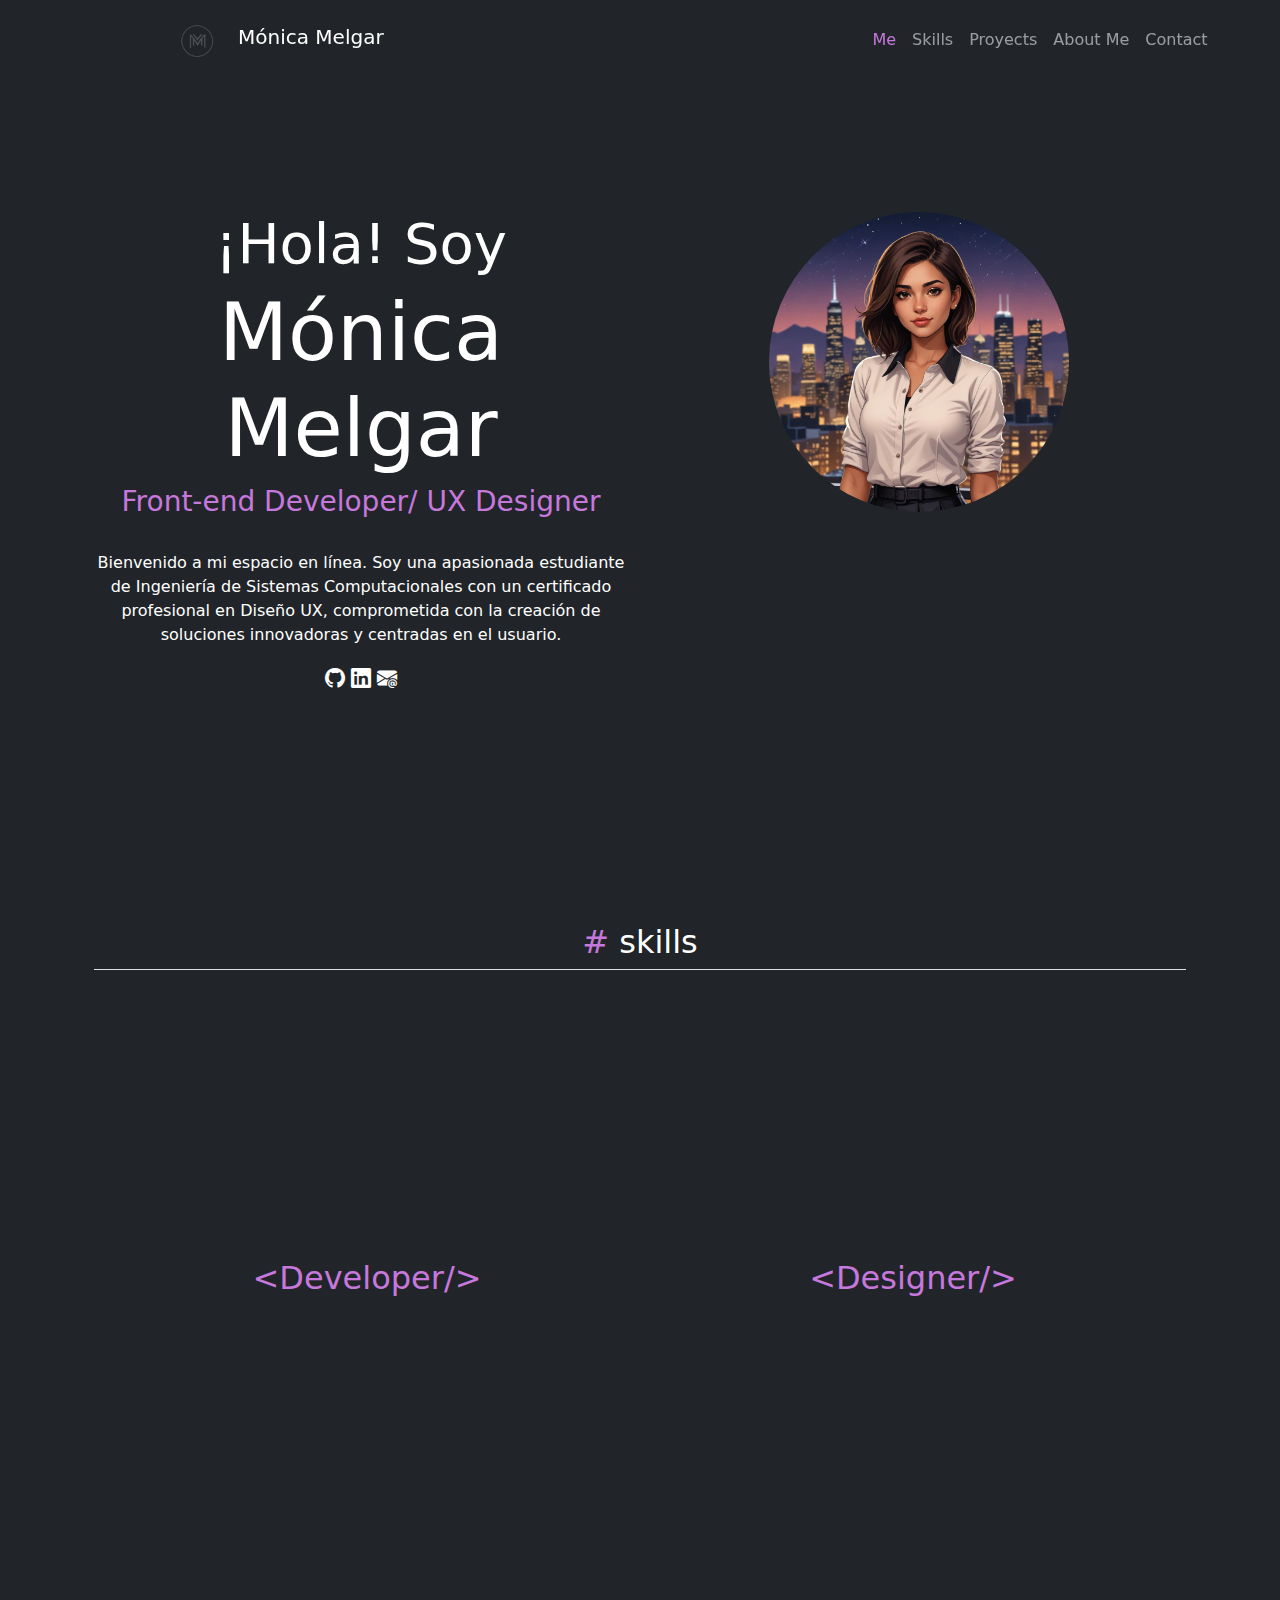
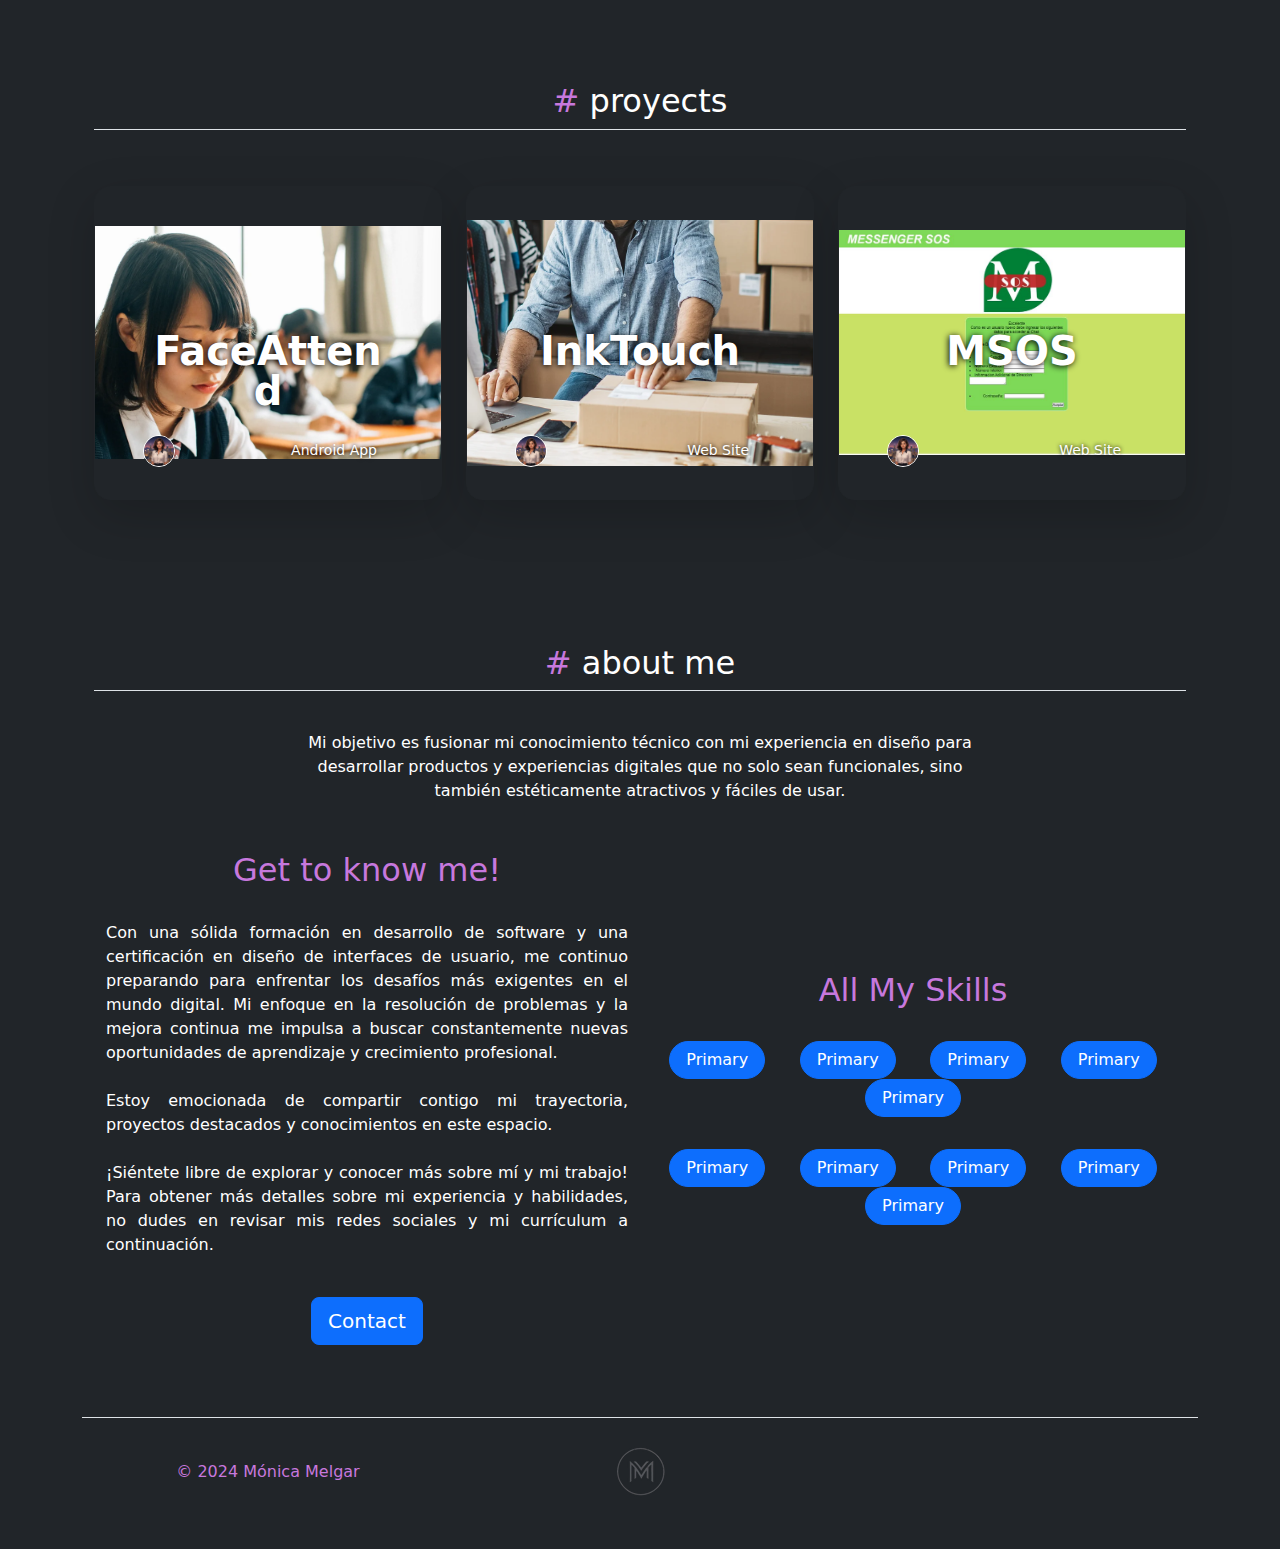
==== Index.html @ 4881f7de "Creation Web Site" ====
<!DOCTYPE html>
<html lang="en">

<head>
    <meta charset="UTF-8">
    <meta name="viewport" content="width=device-width, initial-scale=1.0">
    <title>Mónica Melgar</title>

    <link rel="shortcut icon" href="Assets/logo.webp" type="image/x-icon">

    <link rel="stylesheet" href="https://cdn.jsdelivr.net/npm/bootstrap-icons@1.11.3/font/bootstrap-icons.min.css">

    <link href="https://cdn.jsdelivr.net/npm/bootstrap@5.3.3/dist/css/bootstrap.min.css" rel="stylesheet"
        integrity="sha384-QWTKZyjpPEjISv5WaRU9OFeRpok6YctnYmDr5pNlyT2bRjXh0JMhjY6hW+ALEwIH" crossorigin="anonymous">

    <link rel="stylesheet" href="style.css">
</head>

<body class="text-center text-bg-dark" style="min-height: 100%;">

    <div class="cover-container d-flex w-100 h-100 p-3 mx-auto flex-column">
        <header>
            <div class="cover-container d-flex w-100 h-500 p-3 mx-auto flex-column">
                <div>
                    <nav class="navbar navbar-expand-md navbar-dark fixed-top bg-dark">
                        <div class="container text-center" style="margin-left: 10em;">
                            <div class="col align-self-center">
                                <a class="navbar-brand float-md-start mb-0" href="#Me">
                                    <img src="Assets/logo.webp" alt="Logo" width="50" height="50"
                                        class="align-text-top rounded-circle flex-shrink-0">
                                </a>
                                <a class="navbar-brand float-md-start mb-0" style="padding-top: .7em;" href="#Me">Mónica
                                    Melgar</a>
                            </div>
                            <button class="navbar-toggler" type="button" data-bs-toggle="collapse"
                                data-bs-target="#navbarCollapse" aria-controls="navbarCollapse" aria-expanded="false"
                                aria-label="Toggle navigation">
                                <span class="navbar-toggler-icon"></span>
                            </button>
                            <div class="collapse navbar-collapse text-end col align-items-end"
                                style="margin-right: -40em;" id="navbarCollapse">
                                <ul class="navbar-nav me-auto mb-2 mb-md-0">
                                    <li class="nav-item">
                                        <a class="nav-link text-purple" aria-current="page" href="#Me">Me</a>
                                    </li>
                                    <li class="nav-item">
                                        <a class="nav-link" href="#Skills">Skills</a>
                                    </li>
                                    <li class="nav-item">
                                        <a class="nav-link" href="#Proyects">Proyects</a>
                                    </li>
                                    <li class="nav-item">
                                        <a class="nav-link" href="#AboutMe">About Me</a>
                                    </li>
                                    <li class="nav-item">
                                        <a class="nav-link" href="#Contact">Contact</a>
                                    </li>
                                </ul>
                            </div>
                        </div>
                    </nav>
                </div>
            </div>
            <div id="Me" class="px-4 container"
                style="display:grid; justify-content: center; align-content: center; margin-top: 13%; margin-bottom: 12%">
                <div class="row">
                    <div class="col">
                        <h3 class="display-4">¡Hola! Soy </h3>
                        <h1 class="display-1">Mónica Melgar</h1>
                        <h3 class="text-purple"> Front-end Developer/ UX Designer</h3>
                        <p style="margin-top: 2em">Bienvenido a mi espacio en línea. Soy una
                            apasionada
                            estudiante de Ingeniería de Sistemas
                            Computacionales con un certificado profesional en Diseño UX, comprometida con la creación de
                            soluciones innovadoras y centradas en el usuario.</p>
                        <p class="lead">
                            <a><i class="bi bi-github"></i></a>
                            <a><i class="bi bi-linkedin"></i></a>
                            <a><i class="bi bi-envelope-at-fill"></i></a>
                        </p>
                    </div>
                    <div class="col">
                        <a><img src="Assets/Logo.jpeg" alt="Logo" width="300" height="300"
                                class="align-text-top rounded-circle flex-shrink-0">
                        </a></a>
                    </div>
                </div>
            </div>
        </header>
    </div>

    <main class="px-4">

        <div id="Skills" class="container px-4 py-5"">
            <h2 class=" pb-2 border-bottom text-purple"># <span style="color:white;">skills</span></h2>
            <div class="container text-center h-500">
                <div class="row align-items-center contSkills">
                    <div class="col">
                        <h2 class="text-purple"> &ltDeveloper/&gt</h2>
                    </div>
                    <div class="col">
                        <h2 class="text-purple"> &ltDesigner/&gt</h2>
                    </div>
                </div>
            </div>
        </div>

        <div id="Proyects" class="container px-4 py-5">
            <h2 class="pb-2 border-bottom text-purple"># <span style="color:white;">proyects</span></h2>
            <div class="row row-cols-1 row-cols-lg-3 align-items-stretch g-4 py-5">
                <a href="https://monicamelgar061.wixsite.com/portafolio/faceattend" class="text-decoration-none">
                    <div class="col bg-dark">
                        <div class="card border-dark card-cover h-100 overflow-hidden text-bg-dark rounded-4 shadow-lg text-shadow-1 proyects"
                            id="proyect1">
                            <div class="d-flex flex-column h-100 p-5 pb-3">
                                <h3 class="pt-5 mt-5 mb-4 display-6 lh-1 fw-bold">FaceAttend</h3>
                                <ul class="d-flex list-unstyled mt-auto">
                                    <li class="me-auto">
                                        <img src="Assets/Logo.jpeg" alt="Logo" width="32" height="32"
                                            class="rounded-circle border border-white">
                                    </li>
                                    <li class="d-flex align-items-center me-3 text-shadow-2">
                                        <svg class="bi me-2" width="1em" height="1em">
                                            <use xlink:href="#geo-fill"></use>
                                        </svg>
                                        <small>Android App</small>
                                    </li>
                                </ul>
                            </div>
                        </div>
                    </div>
                </a>
                <a href="https://monicamelgar061.wixsite.com/portafolio/inktouch" class="text-decoration-none">
                    <div class="card border-dark card-cover h-100 overflow-hidden text-bg-dark rounded-4 shadow-lg text-shadow-1 proyects"
                        id="proyect2">
                        <div class="d-flex flex-column h-100 p-5 pb-3">
                            <h3 class="pt-5 mt-5 mb-4 display-6 lh-1 fw-bold">InkTouch</h3>
                            <ul class="d-flex list-unstyled mt-auto">
                                <li class="me-auto">
                                    <img src="Assets/Logo.jpeg" alt="Logo" width="32" height="32"
                                        class="rounded-circle border border-white">
                                </li>
                                <li class="d-flex align-items-center me-3 text-shadow-2">
                                    <svg class="bi me-2" width="1em" height="1em">
                                        <use xlink:href="#geo-fill"></use>
                                    </svg>
                                    <small>Web Site</small>
                                </li>
                            </ul>
                        </div>
                    </div>
                </a>
                <a href="https://monicamelgar061.wixsite.com/portafolio/msos" class="text-decoration-none">
                    <div class="card border-dark card-cover h-100 overflow-hidden text-bg-dark rounded-4 shadow-lg text-shadow-1 proyects"
                        id="proyect3">
                        <div class="d-flex flex-column h-100 p-5 pb-3">
                            <h3 class="pt-5 mt-5 mb-4 display-6 lh-1 fw-bold">MSOS</h3>
                            <ul class="d-flex list-unstyled mt-auto">
                                <li class="me-auto">
                                    <img src="Assets/Logo.jpeg" alt="Logo" width="32" height="32"
                                        class="rounded-circle border border-white">
                                </li>
                                <li class="d-flex align-items-center me-3 text-shadow-2">
                                    <svg class="bi me-2" width="1em" height="1em">
                                        <use xlink:href="#geo-fill"></use>
                                    </svg>
                                    <small>Web Site</small>
                                </li>
                            </ul>
                        </div>
                    </div>
                </a>
            </div>
        </div>

        <div id="AboutMe" class="container px-4 py-5"">
            <h2 class=" pb-2 border-bottom text-purple"># <span style="color:white;">about me</span></h2>
            <p style="padding-left: 13em; padding-right: 13em; padding-top: 2em; padding-bottom: 2em;">Mi objetivo es fusionar mi conocimiento técnico con mi experiencia en diseño para desarrollar productos y
                experiencias digitales que no solo sean funcionales, sino también estéticamente atractivos y fáciles de
                usar.</p>
            <div class="container text-center h-500">
                <div class="row align-items-center">
                    <div class="col">
                        <h2 class="text-purple">Get to know me!</h2>
                        <p style="text-align: justify;"><br>Con una sólida formación en desarrollo de software y una
                            certificación en diseño de
                            interfaces de usuario, me continuo preparando para enfrentar los desafíos más exigentes en
                            el mundo
                            digital. Mi enfoque en la resolución de problemas y la mejora continua me impulsa a buscar
                            constantemente nuevas oportunidades de aprendizaje y crecimiento profesional.
                            <br><br>Estoy emocionada de compartir contigo mi trayectoria, proyectos destacados y
                            conocimientos
                            en este espacio. <br><br>¡Siéntete libre de explorar y conocer más sobre mí y mi trabajo!
                            Para obtener más detalles sobre mi experiencia y habilidades, no dudes en revisar mis redes
                            sociales y mi currículum a continuación.<br><br>
                        </p>
                        <a href="#Contact" class="btn btn-primary btn-lg">Contact</a>
                    </div>
                    <div class="col">
                        <h2 class="text-purple">All My Skills</h2>
                        <div class="container text-center h-500">
                            <div class="row align-items-center" style="margin-top: 2em;">
                                <div class="col">
                                    <button class="btn btn-primary rounded-pill px-3" type="button">Primary</button>
                                </div>
                                <div class="col">
                                    <button class="btn btn-primary rounded-pill px-3" type="button">Primary</button>
                                </div>
                                <div class="col">
                                    <button class="btn btn-primary rounded-pill px-3" type="button">Primary</button>
                                </div>
                                <div class="col">
                                    <button class="btn btn-primary rounded-pill px-3" type="button">Primary</button>
                                </div>
                                <div class="col">
                                    <button class="btn btn-primary rounded-pill px-3" type="button">Primary</button>
                                </div>
                            </div>
                            <div class="row align-items-center" style="margin-top: 2em;">
                                <div class="col">
                                    <button class="btn btn-primary rounded-pill px-3" type="button">Primary</button>
                                </div>
                                <div class="col">
                                    <button class="btn btn-primary rounded-pill px-3" type="button">Primary</button>
                                </div>
                                <div class="col">
                                    <button class="btn btn-primary rounded-pill px-3" type="button">Primary</button>
                                </div>
                                <div class="col">
                                    <button class="btn btn-primary rounded-pill px-3" type="button">Primary</button>
                                </div>
                                <div class="col">
                                    <button class="btn btn-primary rounded-pill px-3" type="button">Primary</button>
                                </div>
                            </div>
                        </div>
                    </div>
                </div>
            </div>
        </div>

    </main>

    <footer>
        <div class="container">
            <footer class="d-flex flex-wrap justify-content-between align-items-center py-3 my-4 border-top">
              <p class="col-md-4 mb-0 text-purple">© 2024 Mónica Melgar</p>
          
              <a href="Index.html" class="col-md-4 d-flex align-items-center justify-content-center mb-3 mb-md-0 me-md-auto link-body-emphasis text-decoration-none">
                <img src="Assets/logo.webp">
              </a>
            </footer>
          </div>
    </footer>

    <script src="https://cdn.jsdelivr.net/npm/bootstrap@5.3.3/dist/js/bootstrap.bundle.min.js"
        integrity="sha384-YvpcrYf0tY3lHB60NNkmXc5s9fDVZLESaAA55NDzOxhy9GkcIdslK1eN7N6jIeHz"
        crossorigin="anonymous"></script>

</body>

</html>
---- style.css ----
.proyects{
    background-size: contain;
    background-repeat: no-repeat;
    background-position: center;
}

.text-shadow-1{
    text-shadow: -1px 1px 6px rgba(0, 0, 0, 1);
}

.text-shadow-2{
    text-shadow: 0px 0px 4px rgba(0, 0, 0, 1);
}

#proyect1{
    background-image: url('Assets/FaceAttend.png');
}

#proyect2{
    background-image: url('Assets/InkTouch.png');
}

#proyect3{
    background-image: url('Assets/MSOS.png');
}

.text-purple{
    color: rgba(199, 120, 221, 1);
}

.contSkills{
    height: 38em;
}
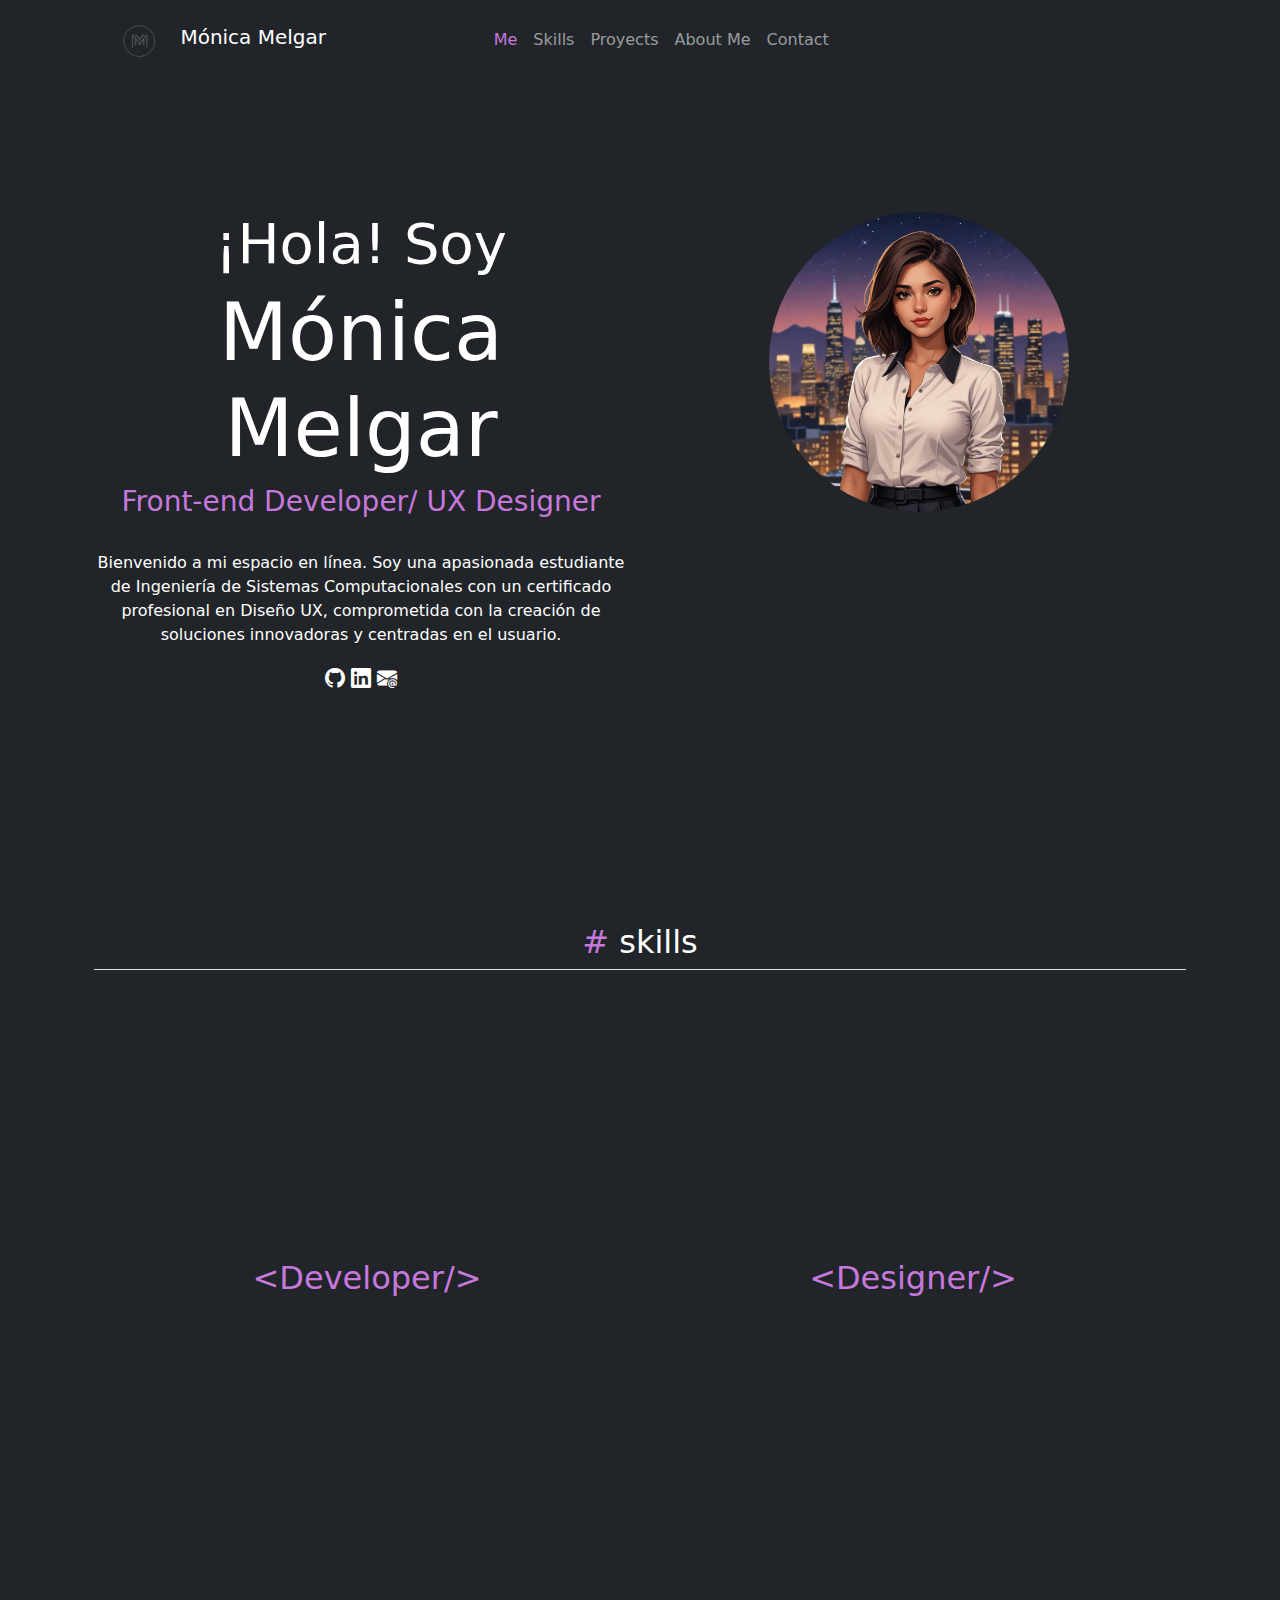
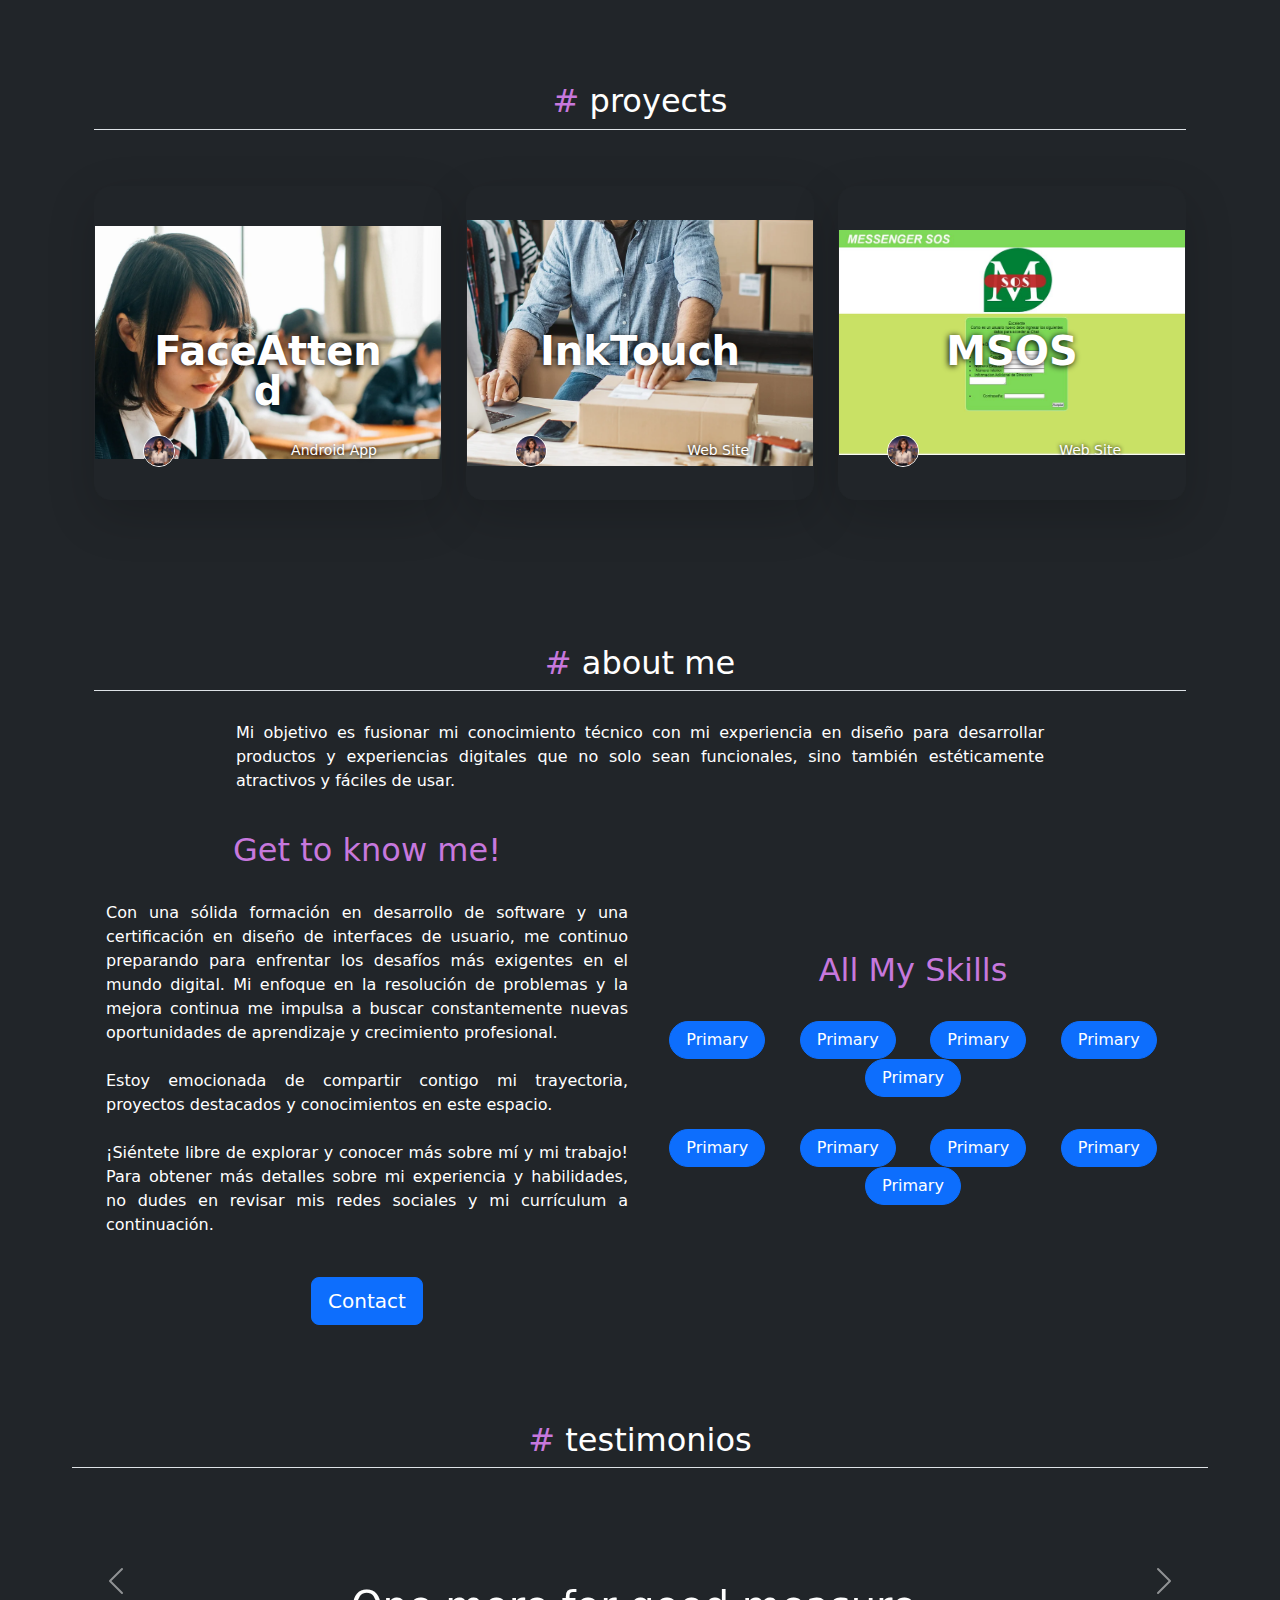
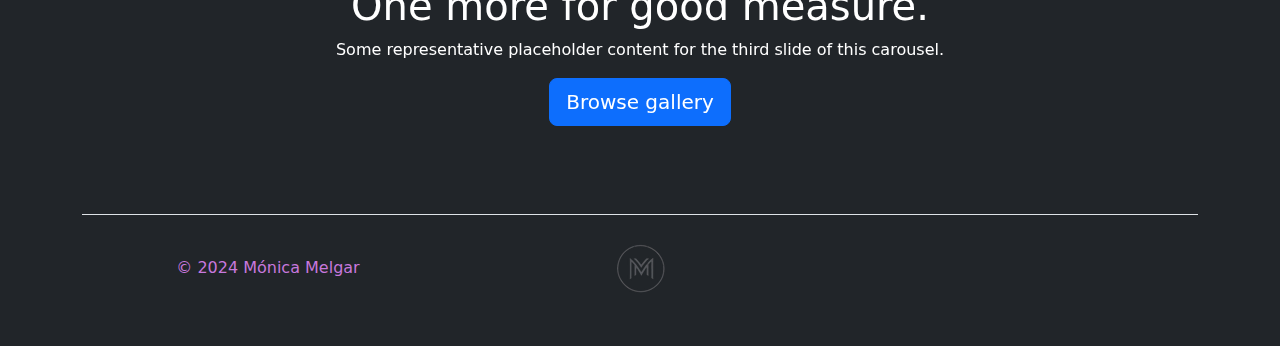
==== commit c9351199: "Commit Carousel" ====
--- a/Index.html
+++ b/Index.html
@@ -23,7 +23,7 @@
             <div class="cover-container d-flex w-100 h-500 p-3 mx-auto flex-column">
                 <div>
                     <nav class="navbar navbar-expand-md navbar-dark fixed-top bg-dark">
-                        <div class="container text-center" style="margin-left: 10em;">
+                        <div class="container text-center" style="margin-left: 8%;">
                             <div class="col align-self-center">
                                 <a class="navbar-brand float-md-start mb-0" href="#Me">
                                     <img src="Assets/logo.webp" alt="Logo" width="50" height="50"
@@ -37,8 +37,8 @@
                                 aria-label="Toggle navigation">
                                 <span class="navbar-toggler-icon"></span>
                             </button>
-                            <div class="collapse navbar-collapse text-end col align-items-end"
-                                style="margin-right: -40em;" id="navbarCollapse">
+                            <div class="collapse navbar-collapse text-end col align-items-end" style="margin-right: 2%;"
+                                id="navbarCollapse">
                                 <ul class="navbar-nav me-auto mb-2 mb-md-0">
                                     <li class="nav-item">
                                         <a class="nav-link text-purple" aria-current="page" href="#Me">Me</a>
@@ -94,7 +94,7 @@
         <div id="Skills" class="container px-4 py-5"">
             <h2 class=" pb-2 border-bottom text-purple"># <span style="color:white;">skills</span></h2>
             <div class="container text-center h-500">
-                <div class="row align-items-center contSkills">
+                <div class="row row-cols-1 row-cols-lg-2 align-items-center contSkills">
                     <div class="col">
                         <h2 class="text-purple"> &ltDeveloper/&gt</h2>
                     </div>
@@ -175,11 +175,12 @@
 
         <div id="AboutMe" class="container px-4 py-5"">
             <h2 class=" pb-2 border-bottom text-purple"># <span style="color:white;">about me</span></h2>
-            <p style="padding-left: 13em; padding-right: 13em; padding-top: 2em; padding-bottom: 2em;">Mi objetivo es fusionar mi conocimiento técnico con mi experiencia en diseño para desarrollar productos y
+            <p style="padding-left: 13%; padding-right: 13%; padding-top: 2%; padding-bottom: 2%; text-align: justify;">
+                Mi objetivo es fusionar mi conocimiento técnico con mi experiencia en diseño para desarrollar productos y
                 experiencias digitales que no solo sean funcionales, sino también estéticamente atractivos y fáciles de
                 usar.</p>
             <div class="container text-center h-500">
-                <div class="row align-items-center">
+                <div class="row row-cols-1 row-cols-lg-2 align-items-center">
                     <div class="col">
                         <h2 class="text-purple">Get to know me!</h2>
                         <p style="text-align: justify;"><br>Con una sólida formación en desarrollo de software y una
@@ -239,18 +240,45 @@
             </div>
         </div>
 
+        <section id="Testimonios">
+            <div id="myCarousel" class="carousel slide mb-6 p-5" data-bs-ride="carousel">
+                <h2 class=" pb-2 border-bottom text-purple"># <span
+                        style="color:white; margin-bottom:10%;">testimonios</span></h2>
+                <div class="carousel-inner" style="margin-top: 10%;">
+                    <div class="carousel-item active">
+                        <article class="container text-center">
+
+                            <h1>One more for good measure.</h1>
+                            <p>Some representative placeholder content for the third slide of this carousel.</p>
+                            <p><a class="btn btn-lg btn-primary" href="#">Browse gallery</a></p>
+
+                        </article>
+                    </div>
+                </div>
+                <button class="carousel-control-prev" type="button" data-bs-target="#myCarousel" data-bs-slide="prev">
+                    <span class="carousel-control-prev-icon" aria-hidden="true"></span>
+                    <span class="visually-hidden">Previous</span>
+                </button>
+                <button class="carousel-control-next" type="button" data-bs-target="#myCarousel" data-bs-slide="next">
+                    <span class="carousel-control-next-icon" aria-hidden="true"></span>
+                    <span class="visually-hidden">Next</span>
+                </button>
+            </div>
+        </section>
+
     </main>
 
     <footer>
         <div class="container">
             <footer class="d-flex flex-wrap justify-content-between align-items-center py-3 my-4 border-top">
-              <p class="col-md-4 mb-0 text-purple">© 2024 Mónica Melgar</p>
-          
-              <a href="Index.html" class="col-md-4 d-flex align-items-center justify-content-center mb-3 mb-md-0 me-md-auto link-body-emphasis text-decoration-none">
-                <img src="Assets/logo.webp">
-              </a>
+                <p class="col-md-4 mb-0 text-purple">© 2024 Mónica Melgar</p>
+
+                <a href="Index.html"
+                    class="col-md-4 d-flex align-items-center justify-content-center mb-3 mb-md-0 me-md-auto link-body-emphasis text-decoration-none">
+                    <img src="Assets/logo.webp">
+                </a>
             </footer>
-          </div>
+        </div>
     </footer>
 
     <script src="https://cdn.jsdelivr.net/npm/bootstrap@5.3.3/dist/js/bootstrap.bundle.min.js"
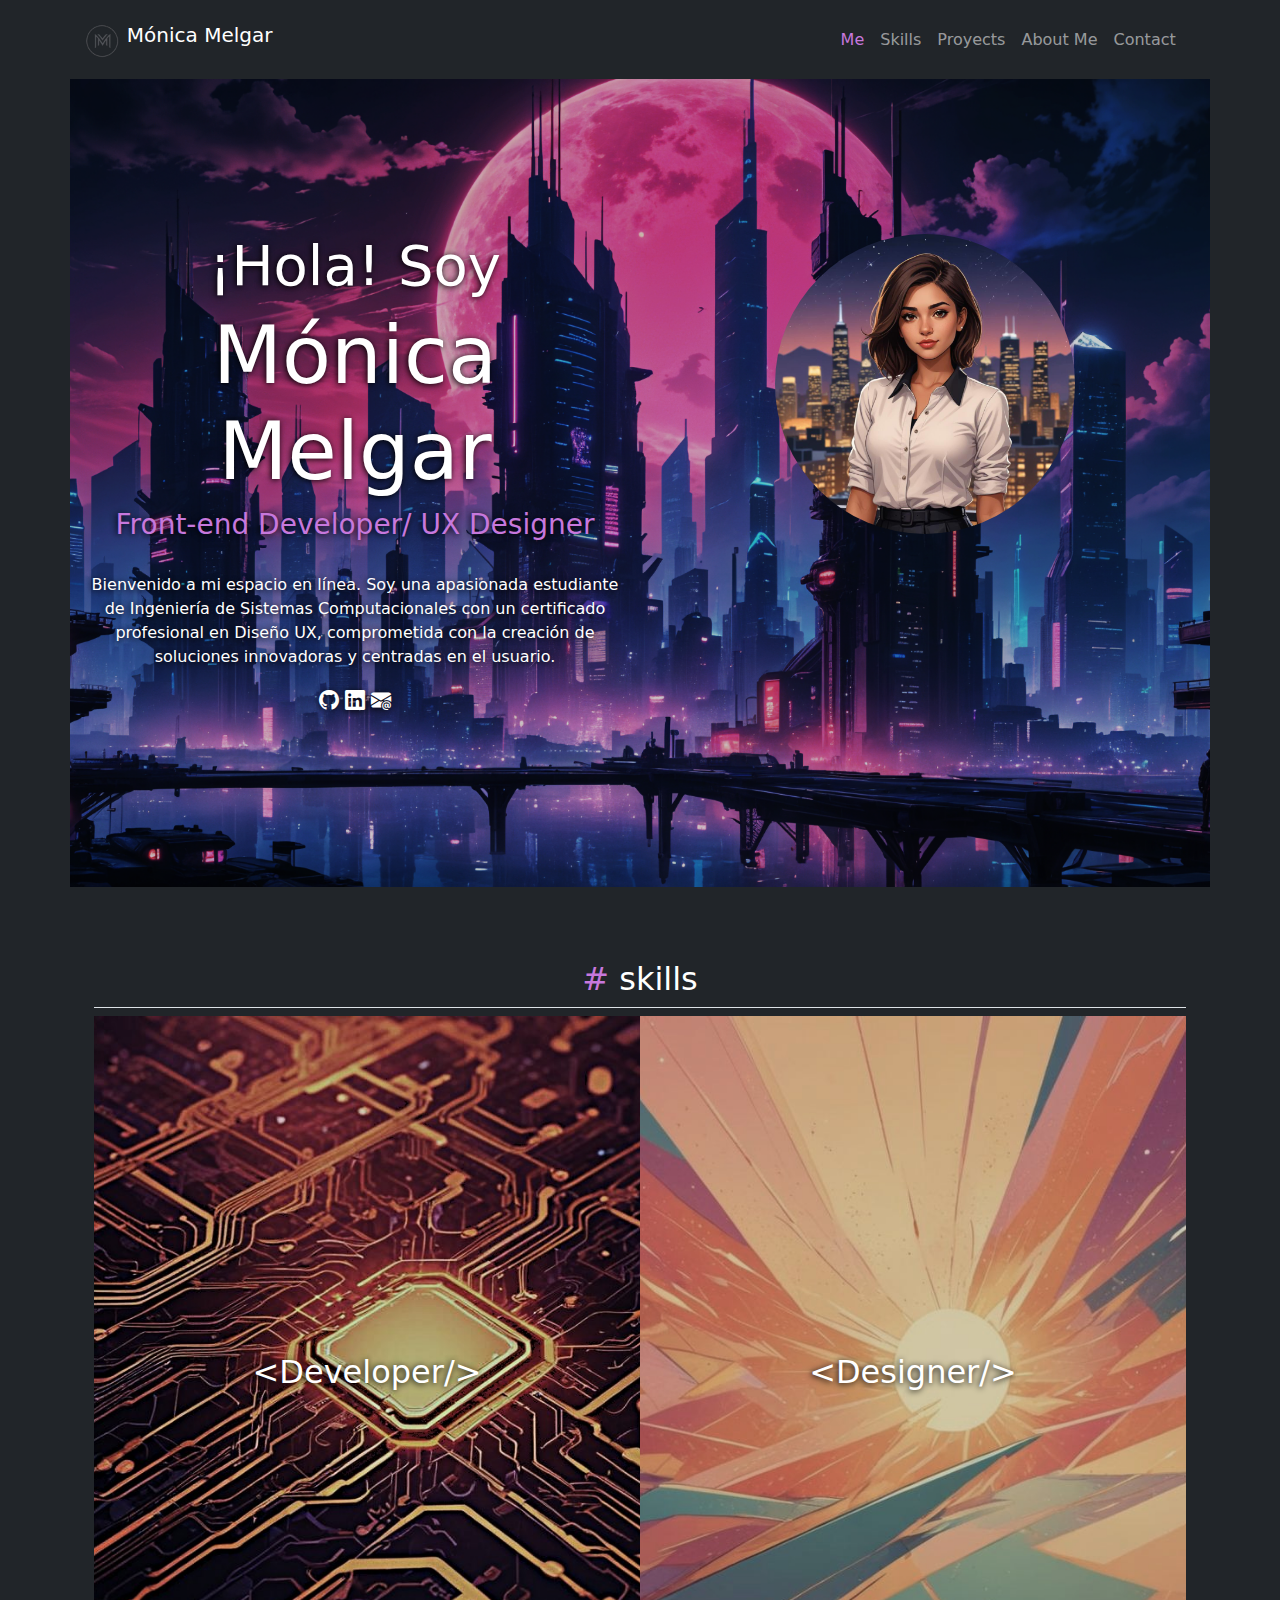
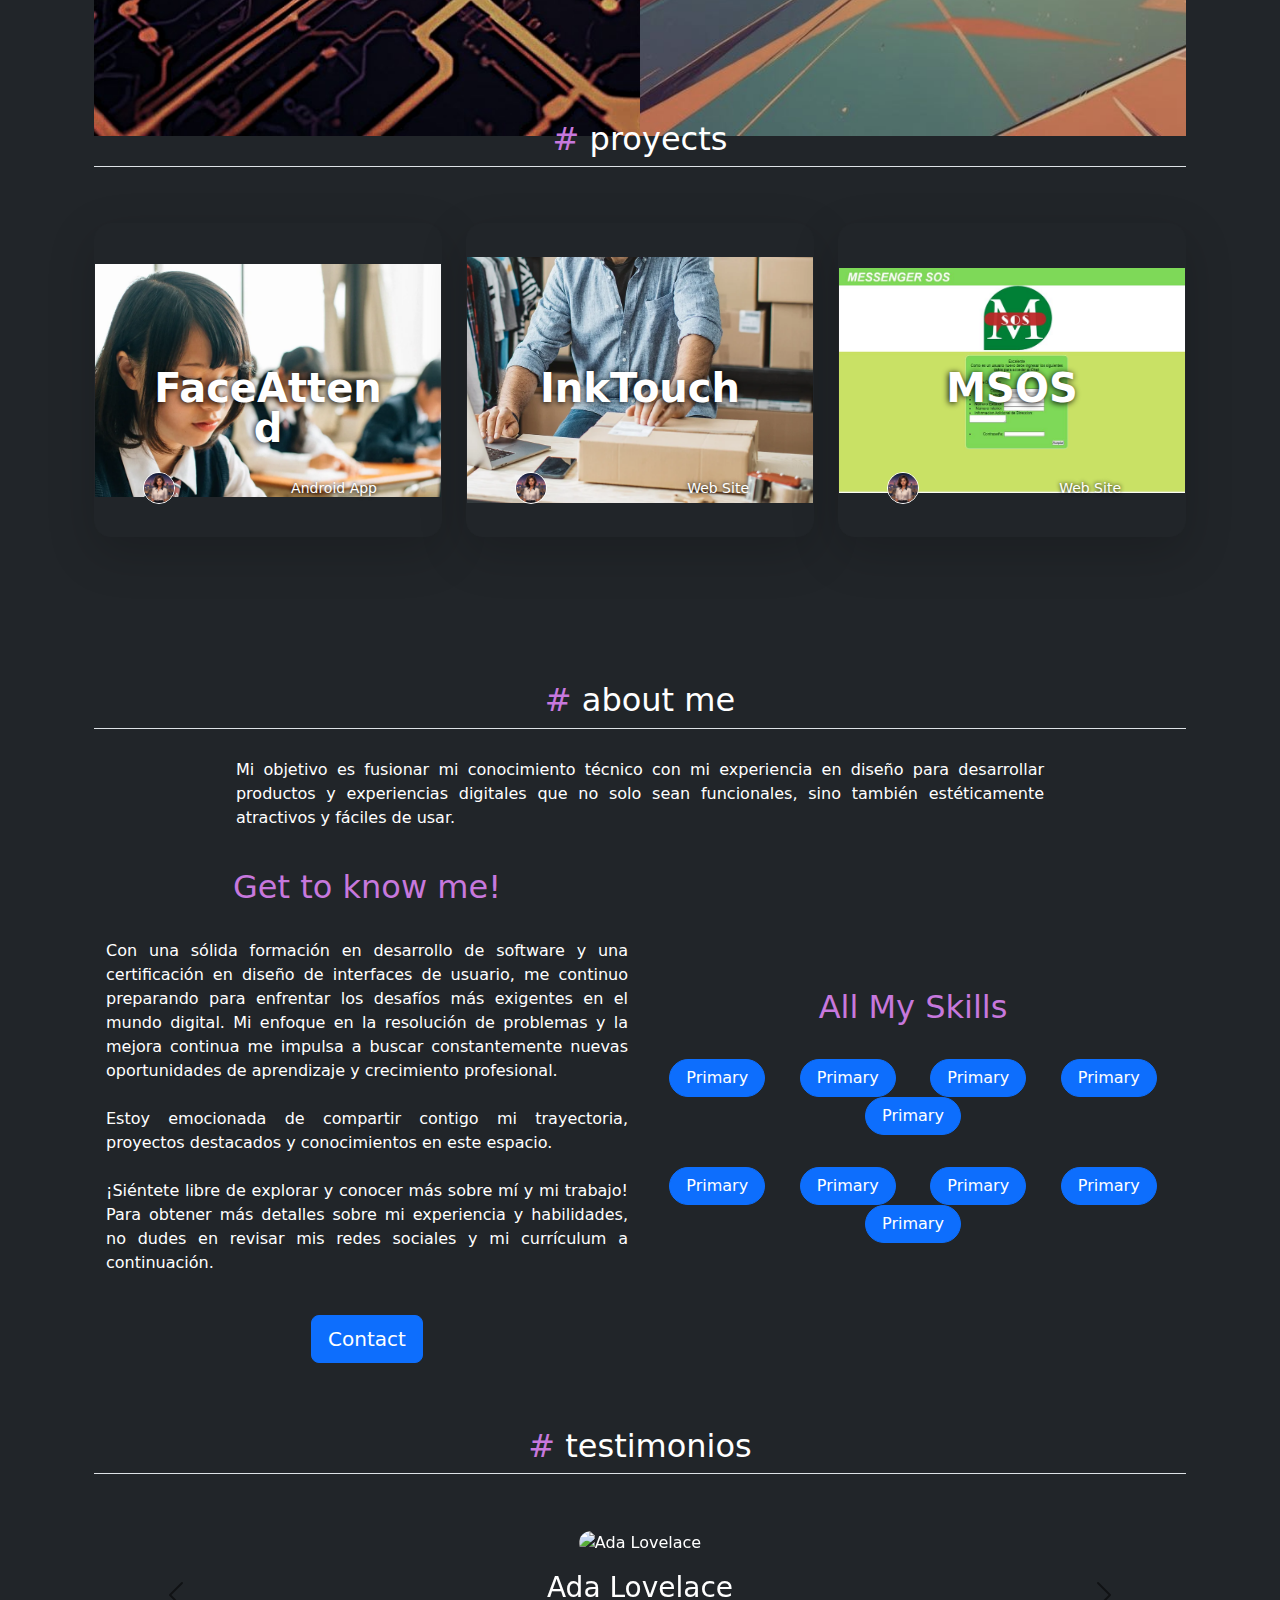
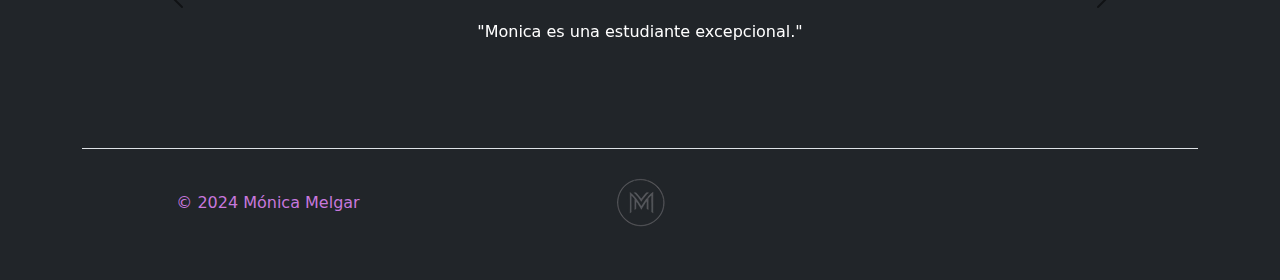
==== commit 91494314: "Add files via upload" ====
--- a/Index.html
+++ b/Index.html
@@ -17,89 +17,83 @@
 </head>
 
 <body class="text-center text-bg-dark" style="min-height: 100%;">
-
-    <div class="cover-container d-flex w-100 h-100 p-3 mx-auto flex-column">
+    <div class="cover-container">
         <header>
-            <div class="cover-container d-flex w-100 h-500 p-3 mx-auto flex-column">
-                <div>
-                    <nav class="navbar navbar-expand-md navbar-dark fixed-top bg-dark">
-                        <div class="container text-center" style="margin-left: 8%;">
-                            <div class="col align-self-center">
-                                <a class="navbar-brand float-md-start mb-0" href="#Me">
-                                    <img src="Assets/logo.webp" alt="Logo" width="50" height="50"
-                                        class="align-text-top rounded-circle flex-shrink-0">
-                                </a>
-                                <a class="navbar-brand float-md-start mb-0" style="padding-top: .7em;" href="#Me">Mónica
-                                    Melgar</a>
-                            </div>
-                            <button class="navbar-toggler" type="button" data-bs-toggle="collapse"
-                                data-bs-target="#navbarCollapse" aria-controls="navbarCollapse" aria-expanded="false"
-                                aria-label="Toggle navigation">
-                                <span class="navbar-toggler-icon"></span>
-                            </button>
-                            <div class="collapse navbar-collapse text-end col align-items-end" style="margin-right: 2%;"
-                                id="navbarCollapse">
-                                <ul class="navbar-nav me-auto mb-2 mb-md-0">
-                                    <li class="nav-item">
-                                        <a class="nav-link text-purple" aria-current="page" href="#Me">Me</a>
-                                    </li>
-                                    <li class="nav-item">
-                                        <a class="nav-link" href="#Skills">Skills</a>
-                                    </li>
-                                    <li class="nav-item">
-                                        <a class="nav-link" href="#Proyects">Proyects</a>
-                                    </li>
-                                    <li class="nav-item">
-                                        <a class="nav-link" href="#AboutMe">About Me</a>
-                                    </li>
-                                    <li class="nav-item">
-                                        <a class="nav-link" href="#Contact">Contact</a>
-                                    </li>
-                                </ul>
-                            </div>
-                        </div>
-                    </nav>
-                </div>
-            </div>
-            <div id="Me" class="px-4 container"
-                style="display:grid; justify-content: center; align-content: center; margin-top: 13%; margin-bottom: 12%">
-                <div class="row">
-                    <div class="col">
-                        <h3 class="display-4">¡Hola! Soy </h3>
-                        <h1 class="display-1">Mónica Melgar</h1>
-                        <h3 class="text-purple"> Front-end Developer/ UX Designer</h3>
-                        <p style="margin-top: 2em">Bienvenido a mi espacio en línea. Soy una
-                            apasionada
-                            estudiante de Ingeniería de Sistemas
-                            Computacionales con un certificado profesional en Diseño UX, comprometida con la creación de
-                            soluciones innovadoras y centradas en el usuario.</p>
-                        <p class="lead">
-                            <a><i class="bi bi-github"></i></a>
-                            <a><i class="bi bi-linkedin"></i></a>
-                            <a><i class="bi bi-envelope-at-fill"></i></a>
-                        </p>
-                    </div>
-                    <div class="col">
-                        <a><img src="Assets/Logo.jpeg" alt="Logo" width="300" height="300"
-                                class="align-text-top rounded-circle flex-shrink-0">
-                        </a></a>
-                    </div>
-                </div>
+            <div class="cover-container">
+                <nav class="navbar navbar-expand-md navbar-dark fixed-top bg-dark" style="padding-left: 6%;">
+                    <div style="display:flex; width: 100%; flex-wrap: wrap;">
+                        <a class="navbar-brand" href="#Me">
+                            <img src="Assets/logo.webp" alt="Logo" width="50" height="50"
+                                class="align-text-top rounded-circle flex-shrink-0"><span style="vertical-align:-webkit-baseline-middle;">Mónica Melgar</span> 
+                        </a>
+                        <button class="navbar-toggler" type="button" data-bs-toggle="collapse"
+                            data-bs-target="#navbarCollapse" aria-controls="navbarCollapse" aria-expanded="false"
+                            aria-label="Toggle navigation">
+                            <span class="navbar-toggler-icon"></span>
+                        </button>
+                        <div class="collapse navbar-collapse" style="margin-right: 2%; justify-content: end; padding-right: 6%;"
+                            id="navbarCollapse">
+                            <ul class="navbar-nav">
+                                <li class="nav-item">
+                                    <a class="nav-link text-purple" aria-current="page" href="#Me">Me</a>
+                                </li>
+                                <li class="nav-item">
+                                    <a class="nav-link" href="#Skills">Skills</a>
+                                </li>
+                                <li class="nav-item">
+                                    <a class="nav-link" href="#Proyects">Proyects</a>
+                                </li>
+                                <li class="nav-item">
+                                    <a class="nav-link" href="#AboutMe">About Me</a>
+                                </li>
+                                <li class="nav-item">
+                                    <a class="nav-link" href="#Contact">Contact</a>
+                                </li>
+                            </ul>
+                        </div>
+                    </div>
+                </nav>
             </div>
         </header>
+
+        <div id="Me" class="container presentacion"
+            style="display:grid; justify-content: center; align-content: center; margin-top: 6%; margin-bottom: 2%">
+            <div class="row">
+                <div class="col text-shadow-1">
+                    <h3 class="display-4">¡Hola! Soy </h3>
+                    <h1 class="display-1">Mónica Melgar</h1>
+                    <h3 class="text-purple"> Front-end Developer/ UX Designer</h3>
+                    <p style="margin-top: 2em">Bienvenido a mi espacio en línea. Soy una
+                        apasionada
+                        estudiante de Ingeniería de Sistemas
+                        Computacionales con un certificado profesional en Diseño UX, comprometida con la creación de
+                        soluciones innovadoras y centradas en el usuario.</p>
+                    <p class="lead">
+                        <a><i class="bi bi-github"></i></a>
+                        <a><i class="bi bi-linkedin"></i></a>
+                        <a><i class="bi bi-envelope-at-fill"></i></a>
+                    </p>
+                </div>
+                <div class="col">
+                    <a><img src="Assets/Logo.jpeg" alt="Logo" width="300" height="300"
+                            class="align-text-top rounded-circle flex-shrink-0">
+                    </a></a>
+                </div>
+            </div>
+        </div>
     </div>
 
     <main class="px-4">
 
-        <div id="Skills" class="container px-4 py-5"">
+        <div id="Skills" class="container px-4 py-5">
             <h2 class=" pb-2 border-bottom text-purple"># <span style="color:white;">skills</span></h2>
             <div class="container text-center h-500">
                 <div class="row row-cols-1 row-cols-lg-2 align-items-center contSkills">
-                    <div class="col">
-                        <h2 class="text-purple"> &ltDeveloper/&gt</h2>
-                    </div>
-                    <div class="col">
-                        <h2 class="text-purple"> &ltDesigner/&gt</h2>
+                    <div class="col developer text-shadow-1">
+                        <h2> &ltDeveloper/&gt</h2>
+                    </div>
+                    <div class="col designer text-shadow-1">
+                        <h2> &ltDesigner/&gt</h2>
                     </div>
                 </div>
             </div>
@@ -176,7 +170,8 @@
         <div id="AboutMe" class="container px-4 py-5"">
             <h2 class=" pb-2 border-bottom text-purple"># <span style="color:white;">about me</span></h2>
             <p style="padding-left: 13%; padding-right: 13%; padding-top: 2%; padding-bottom: 2%; text-align: justify;">
-                Mi objetivo es fusionar mi conocimiento técnico con mi experiencia en diseño para desarrollar productos y
+                Mi objetivo es fusionar mi conocimiento técnico con mi experiencia en diseño para desarrollar productos
+                y
                 experiencias digitales que no solo sean funcionales, sino también estéticamente atractivos y fáciles de
                 usar.</p>
             <div class="container text-center h-500">
@@ -240,18 +235,33 @@
             </div>
         </div>
 
-        <section id="Testimonios">
-            <div id="myCarousel" class="carousel slide mb-6 p-5" data-bs-ride="carousel">
-                <h2 class=" pb-2 border-bottom text-purple"># <span
-                        style="color:white; margin-bottom:10%;">testimonios</span></h2>
-                <div class="carousel-inner" style="margin-top: 10%;">
+        <section id="testimonios" class="container px-4 py-3">
+            <h2 class="border-bottom text-purple pb-2"># <span style="color:white;">testimonios</span></h2>
+            <div id="myCarousel" class="carousel slide carousel-dark mb-6 carousel-fade" data-bs-theme="dark"
+                data-bs-ride="carousel">
+                <div class="carousel-inner px-8 py-5">
+
                     <div class="carousel-item active">
                         <article class="container text-center">
-
-                            <h1>One more for good measure.</h1>
-                            <p>Some representative placeholder content for the third slide of this carousel.</p>
-                            <p><a class="btn btn-lg btn-primary" href="#">Browse gallery</a></p>
-
+                            <img class="rounded-5" src="assets/Ada-Lovelace.jpeg" height="200" alt="Ada Lovelace">
+                            <h3 class="my-3">Ada Lovelace</h3>
+                            <p>"Monica es una estudiante excepcional."</p>
+                        </article>
+                    </div>
+
+                    <div class="carousel-item">
+                        <article class="container text-center">
+                            <img class="rounded-5" src="assets/grace.jpg" height="200" alt="Ada Lovelace">
+                            <h3 class="my-3">Grace Murray</h3>
+                            <p>"Monica es una estudiante excepcional."</p>
+                        </article>
+                    </div>
+
+                    <div class="carousel-item">
+                        <article class="container text-center">
+                            <img class="rounded-5" src="assets/Hedy.jpeg" height="200" alt="Ada Lovelace">
+                            <h3 class="my-3">Hedy Lamarr</h3>
+                            <p>"Monica es una estudiante excepcional."</p>
                         </article>
                     </div>
                 </div>
--- a/style.css
+++ b/style.css
@@ -1,5 +1,41 @@
+.presentacion{
+    height: 90vh;
+    display: flex;
+    justify-content: start;
+    align-items: center;
+
+    background-image: url("Assets/background.png");
+    background-size: cover;
+    background-repeat: no-repeat;
+    background-position: center;
+}
+
 .proyects{
     background-size: contain;
+    background-repeat: no-repeat;
+    background-position: center;
+}
+
+.developer{
+    height: 80vh;
+    display: flex;
+    justify-content: center;
+    align-items: center;
+
+    background-image: url("Assets/ux-developer.jpeg");
+    background-size: cover;
+    background-repeat: no-repeat;
+    background-position: center;
+}
+
+.designer{
+    height: 80vh;
+    display: flex;
+    justify-content: center;
+    align-items: center;
+
+    background-image: url("Assets/ux-design.jpeg");
+    background-size: cover;
     background-repeat: no-repeat;
     background-position: center;
 }
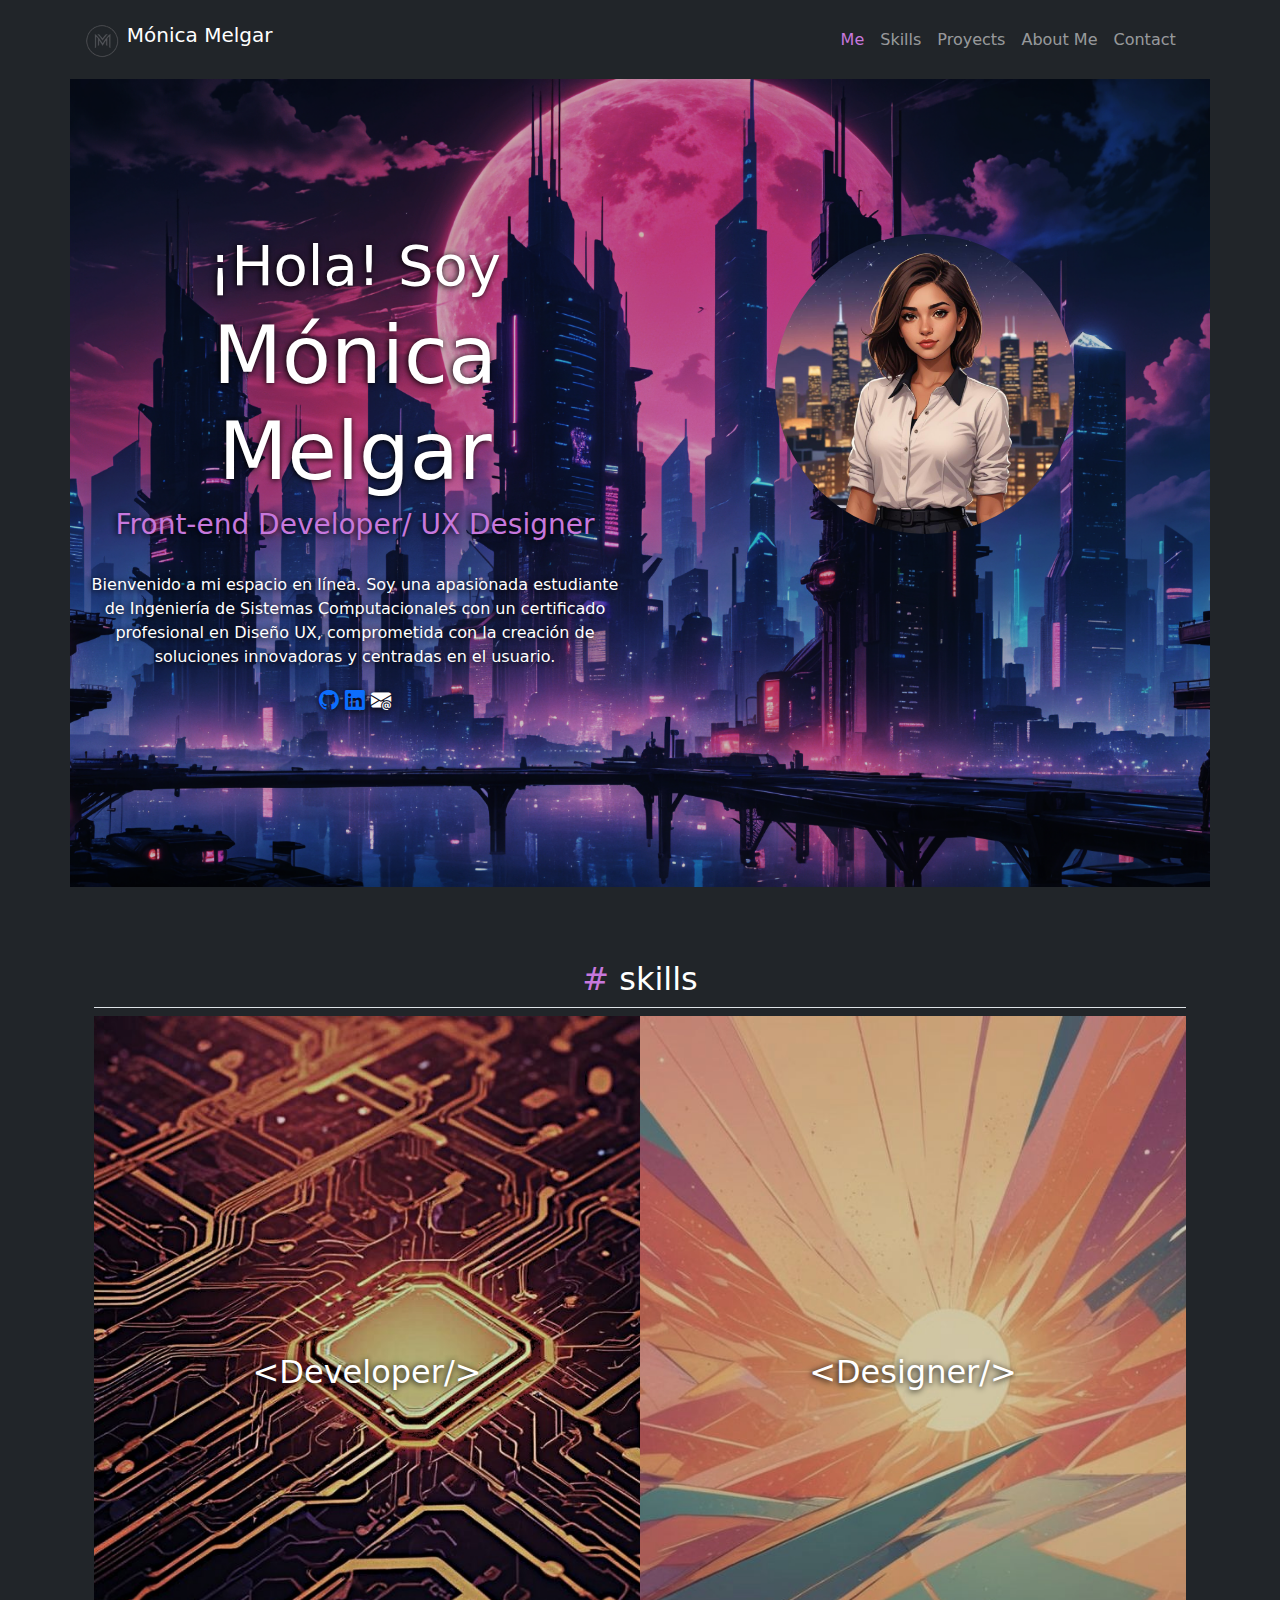
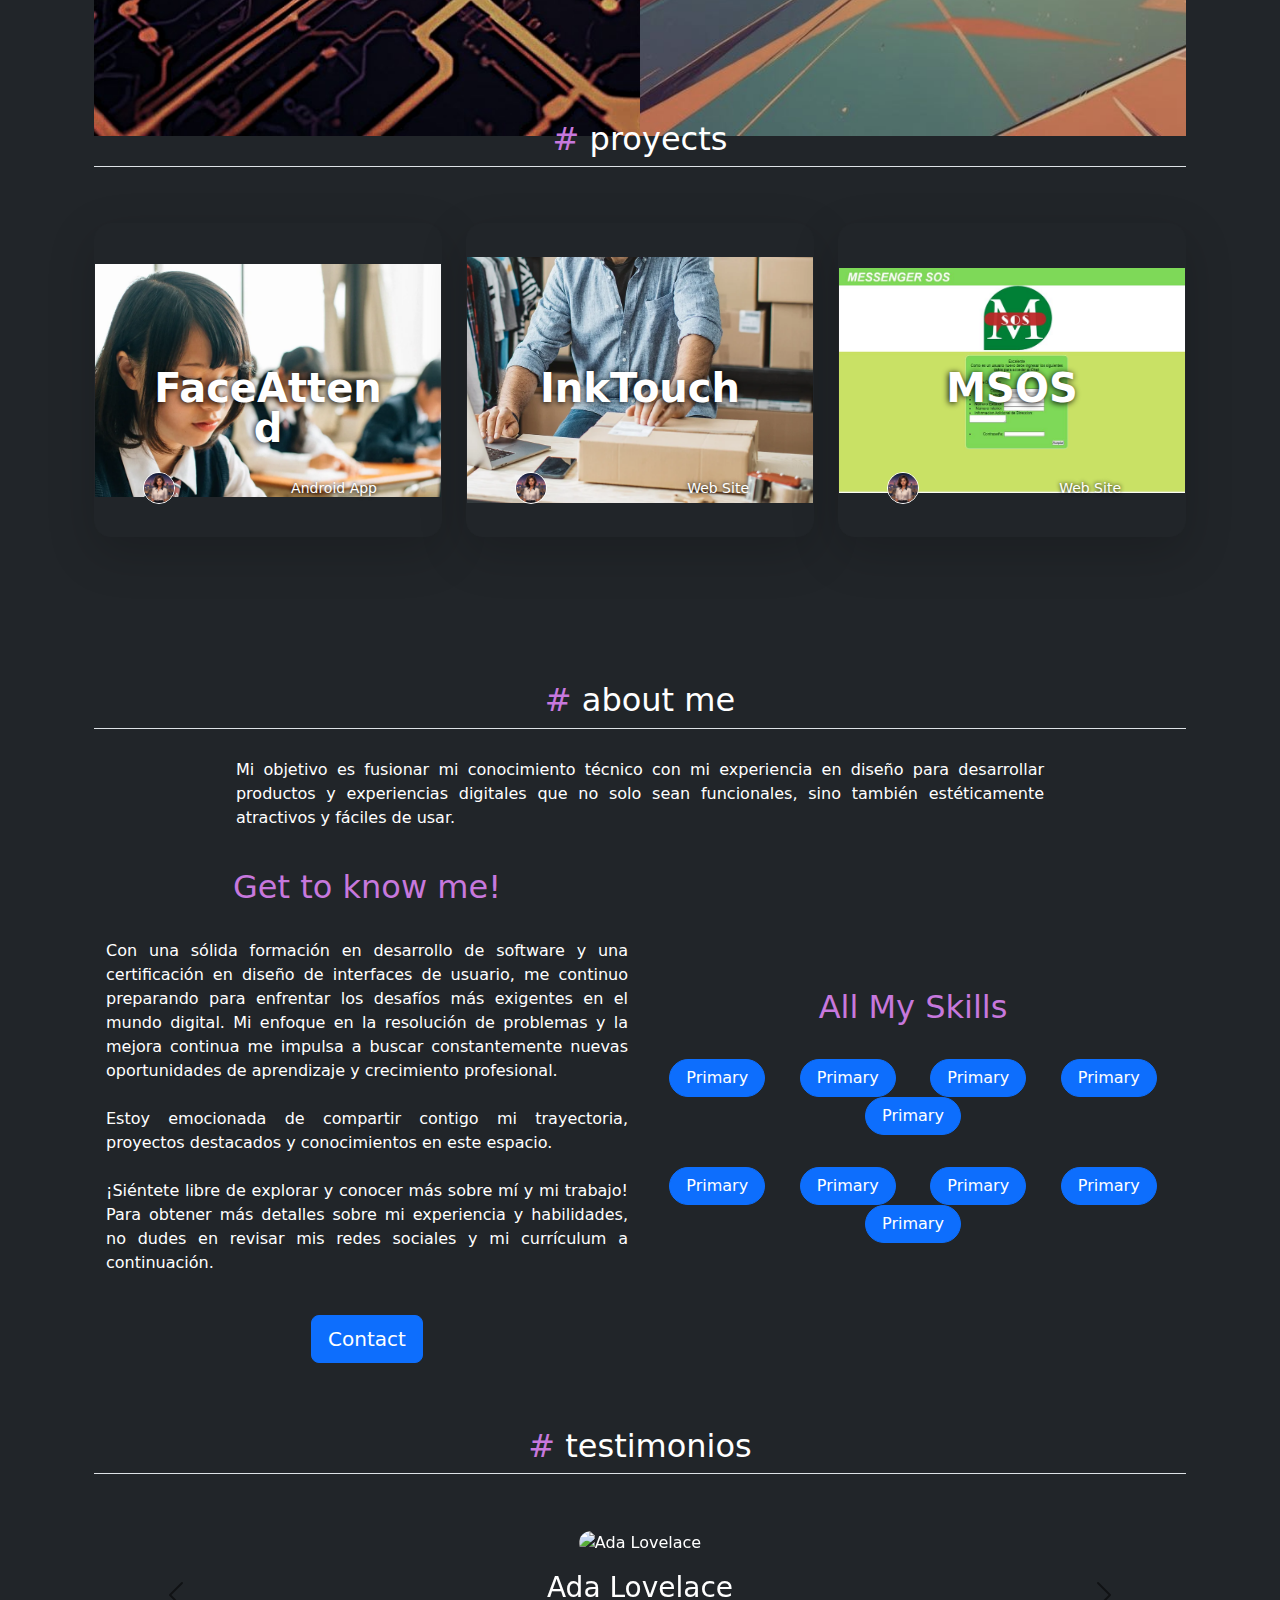
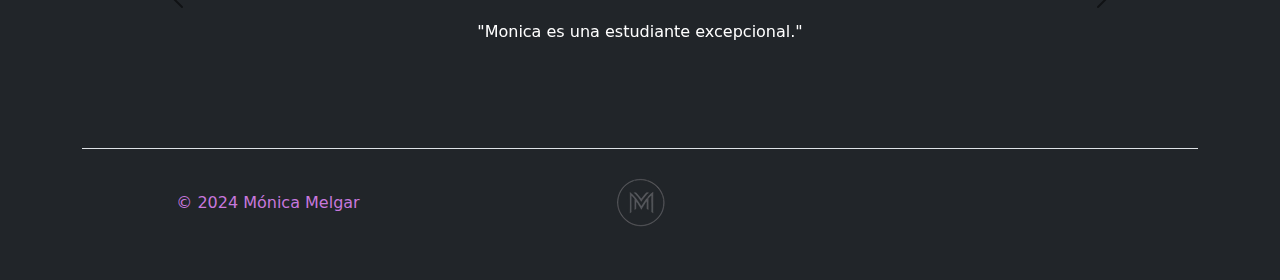
==== commit c410f6e0: "Add files via upload" ====
--- a/Index.html
+++ b/Index.html
@@ -47,7 +47,7 @@
                                     <a class="nav-link" href="#AboutMe">About Me</a>
                                 </li>
                                 <li class="nav-item">
-                                    <a class="nav-link" href="#Contact">Contact</a>
+                                    <a class="nav-link" href="contactame.html">Contact</a>
                                 </li>
                             </ul>
                         </div>
@@ -69,8 +69,8 @@
                         Computacionales con un certificado profesional en Diseño UX, comprometida con la creación de
                         soluciones innovadoras y centradas en el usuario.</p>
                     <p class="lead">
-                        <a><i class="bi bi-github"></i></a>
-                        <a><i class="bi bi-linkedin"></i></a>
+                        <a href="https://github.com/MMMelgar"><i class="bi bi-github"></i></a>
+                        <a href="https://www.linkedin.com/in/monica-melgar-113230280"><i class="bi bi-linkedin"></i></a>
                         <a><i class="bi bi-envelope-at-fill"></i></a>
                     </p>
                 </div>
@@ -251,16 +251,16 @@
 
                     <div class="carousel-item">
                         <article class="container text-center">
-                            <img class="rounded-5" src="assets/grace.jpg" height="200" alt="Ada Lovelace">
-                            <h3 class="my-3">Grace Murray</h3>
+                            <img class="rounded-5" src="assets/GraceMurray.jpeg" height="200" alt="Grace Murray">
+                            <h3 class="my-3">Grace Murray Hopper</h3>
                             <p>"Monica es una estudiante excepcional."</p>
                         </article>
                     </div>
 
                     <div class="carousel-item">
                         <article class="container text-center">
-                            <img class="rounded-5" src="assets/Hedy.jpeg" height="200" alt="Ada Lovelace">
-                            <h3 class="my-3">Hedy Lamarr</h3>
+                            <img class="rounded-5" src="assets/MargaretHamilton.jpeg" height="200" alt="Margaret Hamilton">
+                            <h3 class="my-3">Margaret Hamilton</h3>
                             <p>"Monica es una estudiante excepcional."</p>
                         </article>
                     </div>
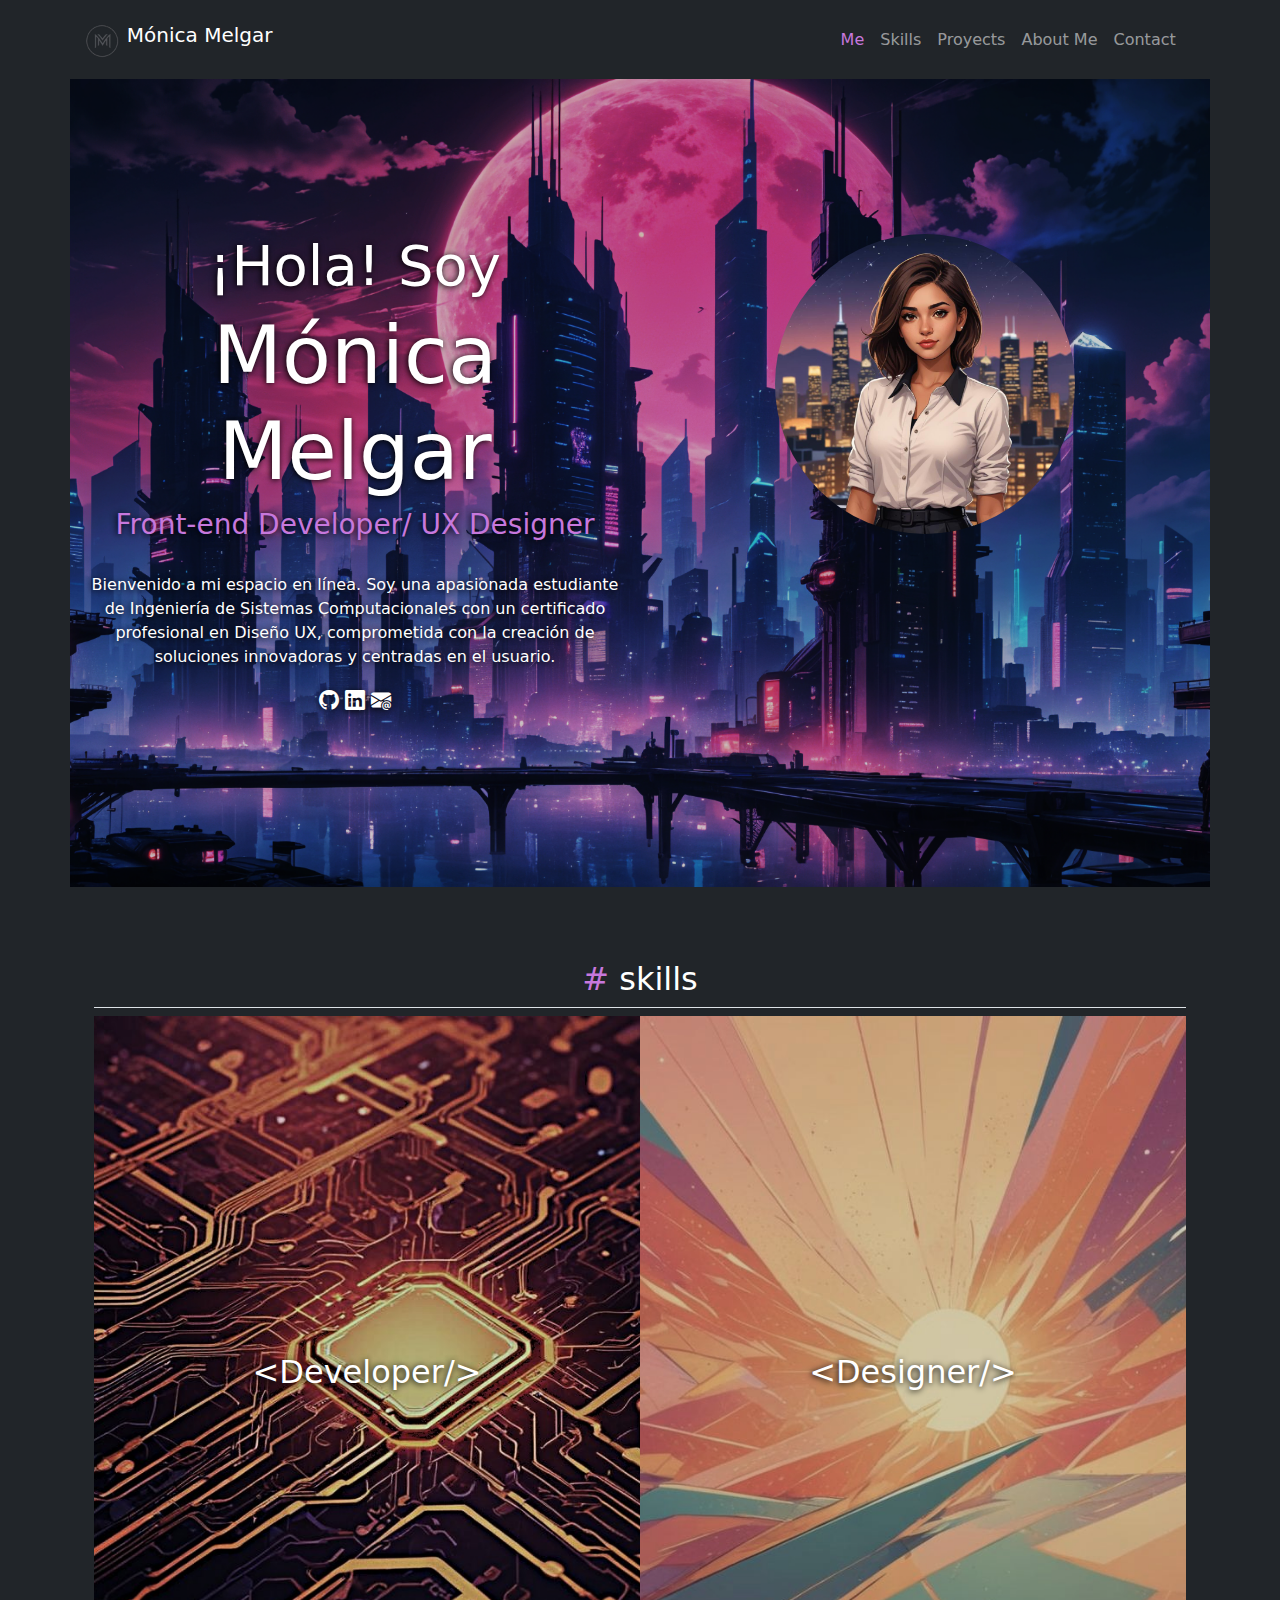
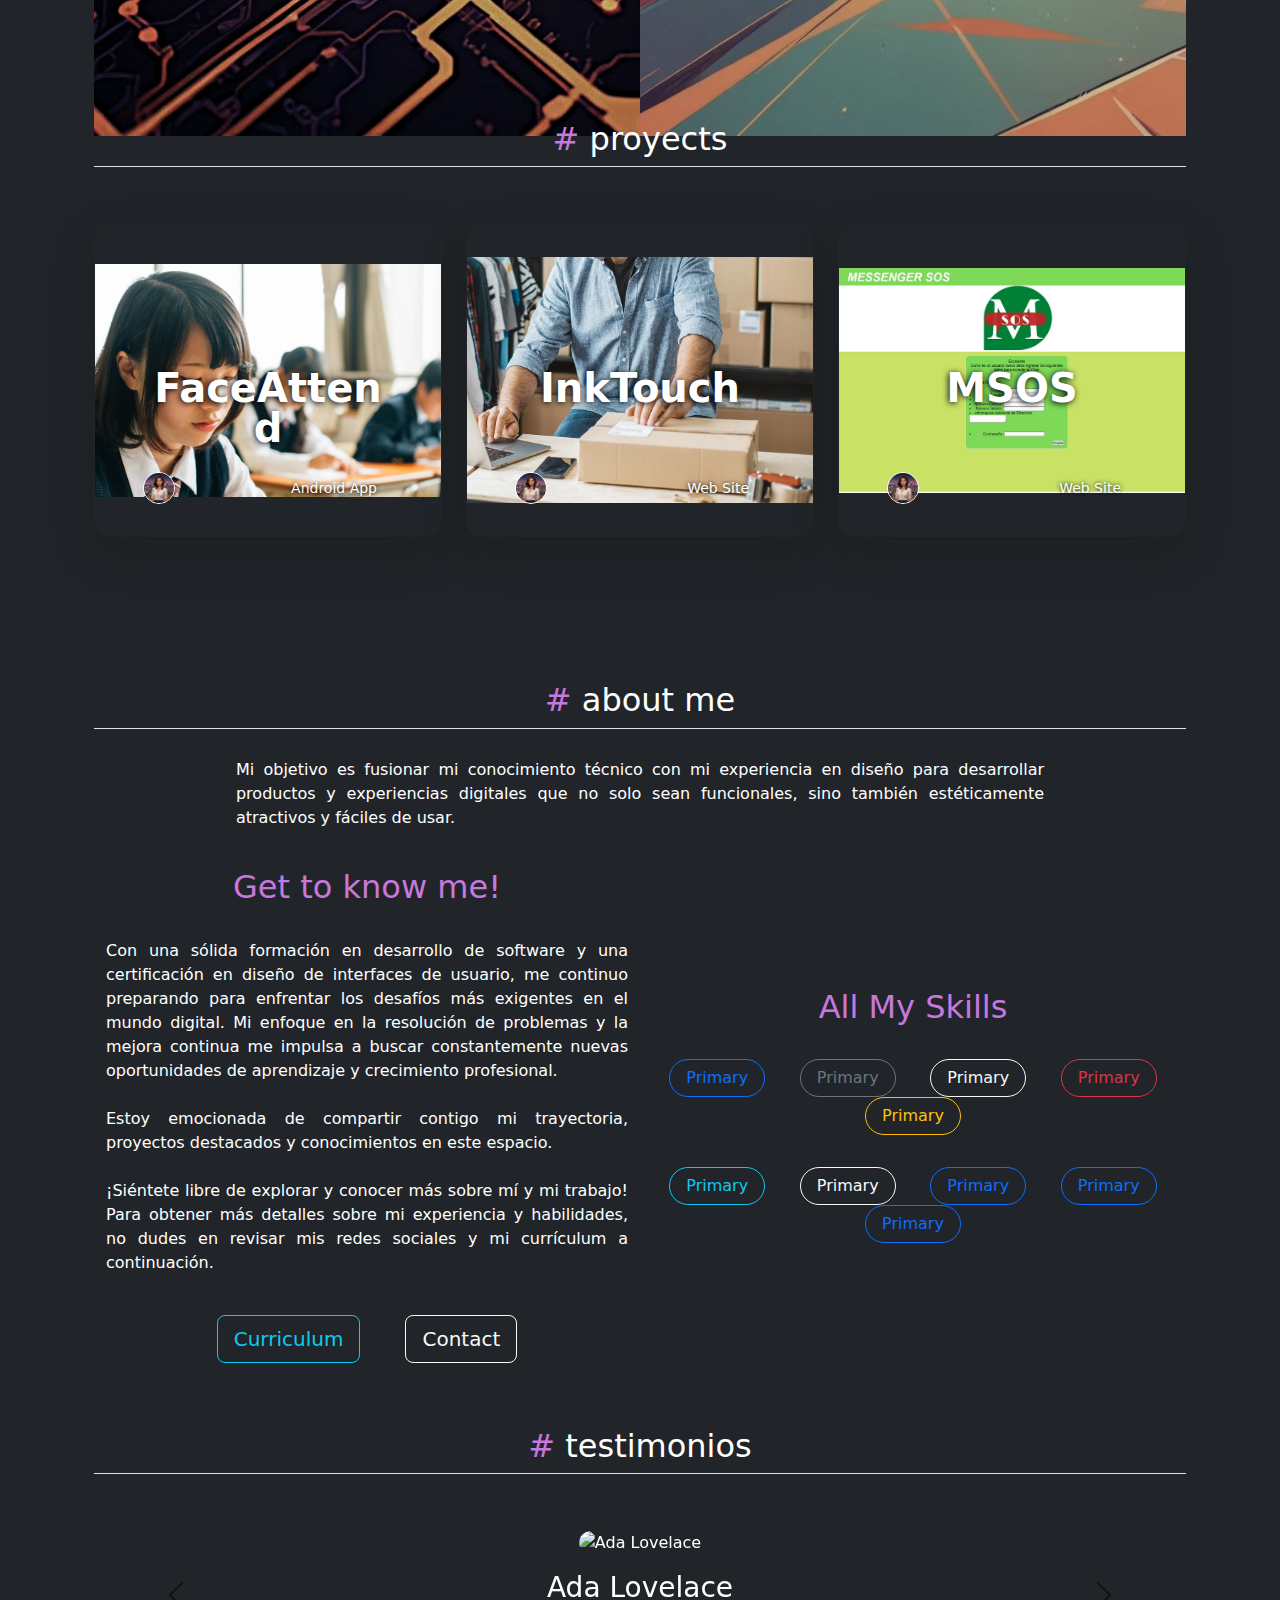
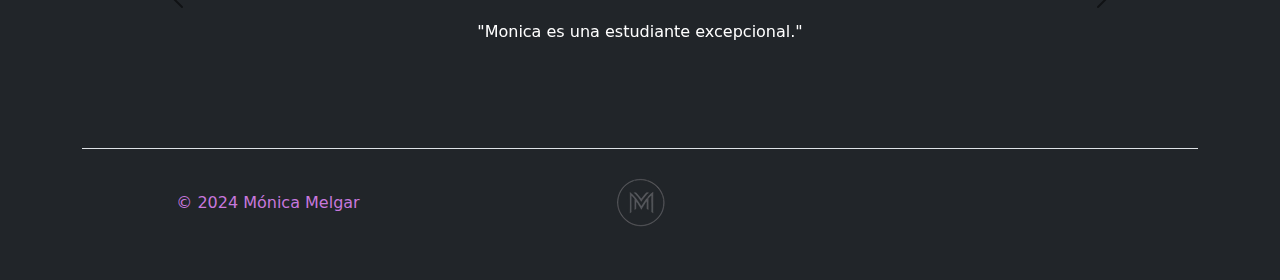
==== commit 8eae26f0: "Animación con JS" ====
--- a/Index.html
+++ b/Index.html
@@ -62,16 +62,16 @@
                 <div class="col text-shadow-1">
                     <h3 class="display-4">¡Hola! Soy </h3>
                     <h1 class="display-1">Mónica Melgar</h1>
-                    <h3 class="text-purple"> Front-end Developer/ UX Designer</h3>
+                    <h3 id="app" class="text-purple"> Front-end Developer/ UX Designer</h3>
                     <p style="margin-top: 2em">Bienvenido a mi espacio en línea. Soy una
                         apasionada
                         estudiante de Ingeniería de Sistemas
                         Computacionales con un certificado profesional en Diseño UX, comprometida con la creación de
                         soluciones innovadoras y centradas en el usuario.</p>
                     <p class="lead">
-                        <a href="https://github.com/MMMelgar"><i class="bi bi-github"></i></a>
-                        <a href="https://www.linkedin.com/in/monica-melgar-113230280"><i class="bi bi-linkedin"></i></a>
-                        <a><i class="bi bi-envelope-at-fill"></i></a>
+                        <a href="https://github.com/MMMelgar" class="text-white"><i class="bi bi-github"></i></a>
+                        <a href="https://www.linkedin.com/in/monica-melgar-113230280" class="text-white"><i class="bi bi-linkedin"></i></a>
+                        <a href="mailto:monicamelgar061@gmail.com" class="text-white"><i class="bi bi-envelope-at-fill"></i></a>
                     </p>
                 </div>
                 <div class="col">
@@ -190,43 +190,44 @@
                             Para obtener más detalles sobre mi experiencia y habilidades, no dudes en revisar mis redes
                             sociales y mi currículum a continuación.<br><br>
                         </p>
-                        <a href="#Contact" class="btn btn-primary btn-lg">Contact</a>
+                        <a href="#" class="btn btn-outline-info btn-lg" style="margin-right: 2em;">Curriculum</a>
+                        <a href="contactame.html" class="btn btn-outline-light btn-lg">Contact</a>
                     </div>
                     <div class="col">
                         <h2 class="text-purple">All My Skills</h2>
                         <div class="container text-center h-500">
                             <div class="row align-items-center" style="margin-top: 2em;">
                                 <div class="col">
-                                    <button class="btn btn-primary rounded-pill px-3" type="button">Primary</button>
-                                </div>
-                                <div class="col">
-                                    <button class="btn btn-primary rounded-pill px-3" type="button">Primary</button>
-                                </div>
-                                <div class="col">
-                                    <button class="btn btn-primary rounded-pill px-3" type="button">Primary</button>
-                                </div>
-                                <div class="col">
-                                    <button class="btn btn-primary rounded-pill px-3" type="button">Primary</button>
-                                </div>
-                                <div class="col">
-                                    <button class="btn btn-primary rounded-pill px-3" type="button">Primary</button>
+                                    <button class="btn btn-outline-primary rounded-pill px-3" type="button">Primary</button>
+                                </div>
+                                <div class="col">
+                                    <button class="btn btn-outline-secondary rounded-pill px-3" type="button">Primary</button>
+                                </div>
+                                <div class="col">
+                                    <button class="btn btn-outline-light rounded-pill px-3" type="button">Primary</button>
+                                </div>
+                                <div class="col">
+                                    <button class="btn btn-outline-danger rounded-pill px-3" type="button">Primary</button>
+                                </div>
+                                <div class="col">
+                                    <button class="btn btn-outline-warning rounded-pill px-3" type="button">Primary</button>
                                 </div>
                             </div>
                             <div class="row align-items-center" style="margin-top: 2em;">
                                 <div class="col">
-                                    <button class="btn btn-primary rounded-pill px-3" type="button">Primary</button>
-                                </div>
-                                <div class="col">
-                                    <button class="btn btn-primary rounded-pill px-3" type="button">Primary</button>
-                                </div>
-                                <div class="col">
-                                    <button class="btn btn-primary rounded-pill px-3" type="button">Primary</button>
-                                </div>
-                                <div class="col">
-                                    <button class="btn btn-primary rounded-pill px-3" type="button">Primary</button>
-                                </div>
-                                <div class="col">
-                                    <button class="btn btn-primary rounded-pill px-3" type="button">Primary</button>
+                                    <button class="btn btn-outline-info rounded-pill px-3" type="button">Primary</button>
+                                </div>
+                                <div class="col">
+                                    <button class="btn btn-outline-light rounded-pill px-3" type="button">Primary</button>
+                                </div>
+                                <div class="col">
+                                    <button class="btn btn-outline-primary rounded-pill px-3" type="button">Primary</button>
+                                </div>
+                                <div class="col">
+                                    <button class="btn btn-outline-primary rounded-pill px-3" type="button">Primary</button>
+                                </div>
+                                <div class="col">
+                                    <button class="btn btn-outline-primary rounded-pill px-3" type="button">Primary</button>
                                 </div>
                             </div>
                         </div>
@@ -295,6 +296,10 @@
         integrity="sha384-YvpcrYf0tY3lHB60NNkmXc5s9fDVZLESaAA55NDzOxhy9GkcIdslK1eN7N6jIeHz"
         crossorigin="anonymous"></script>
 
+    <script src="https://unpkg.com/typewriter-effect@latest/dist/core.js"></script>
+
+    <script src="script.js"></script>
+
 </body>
 
 </html>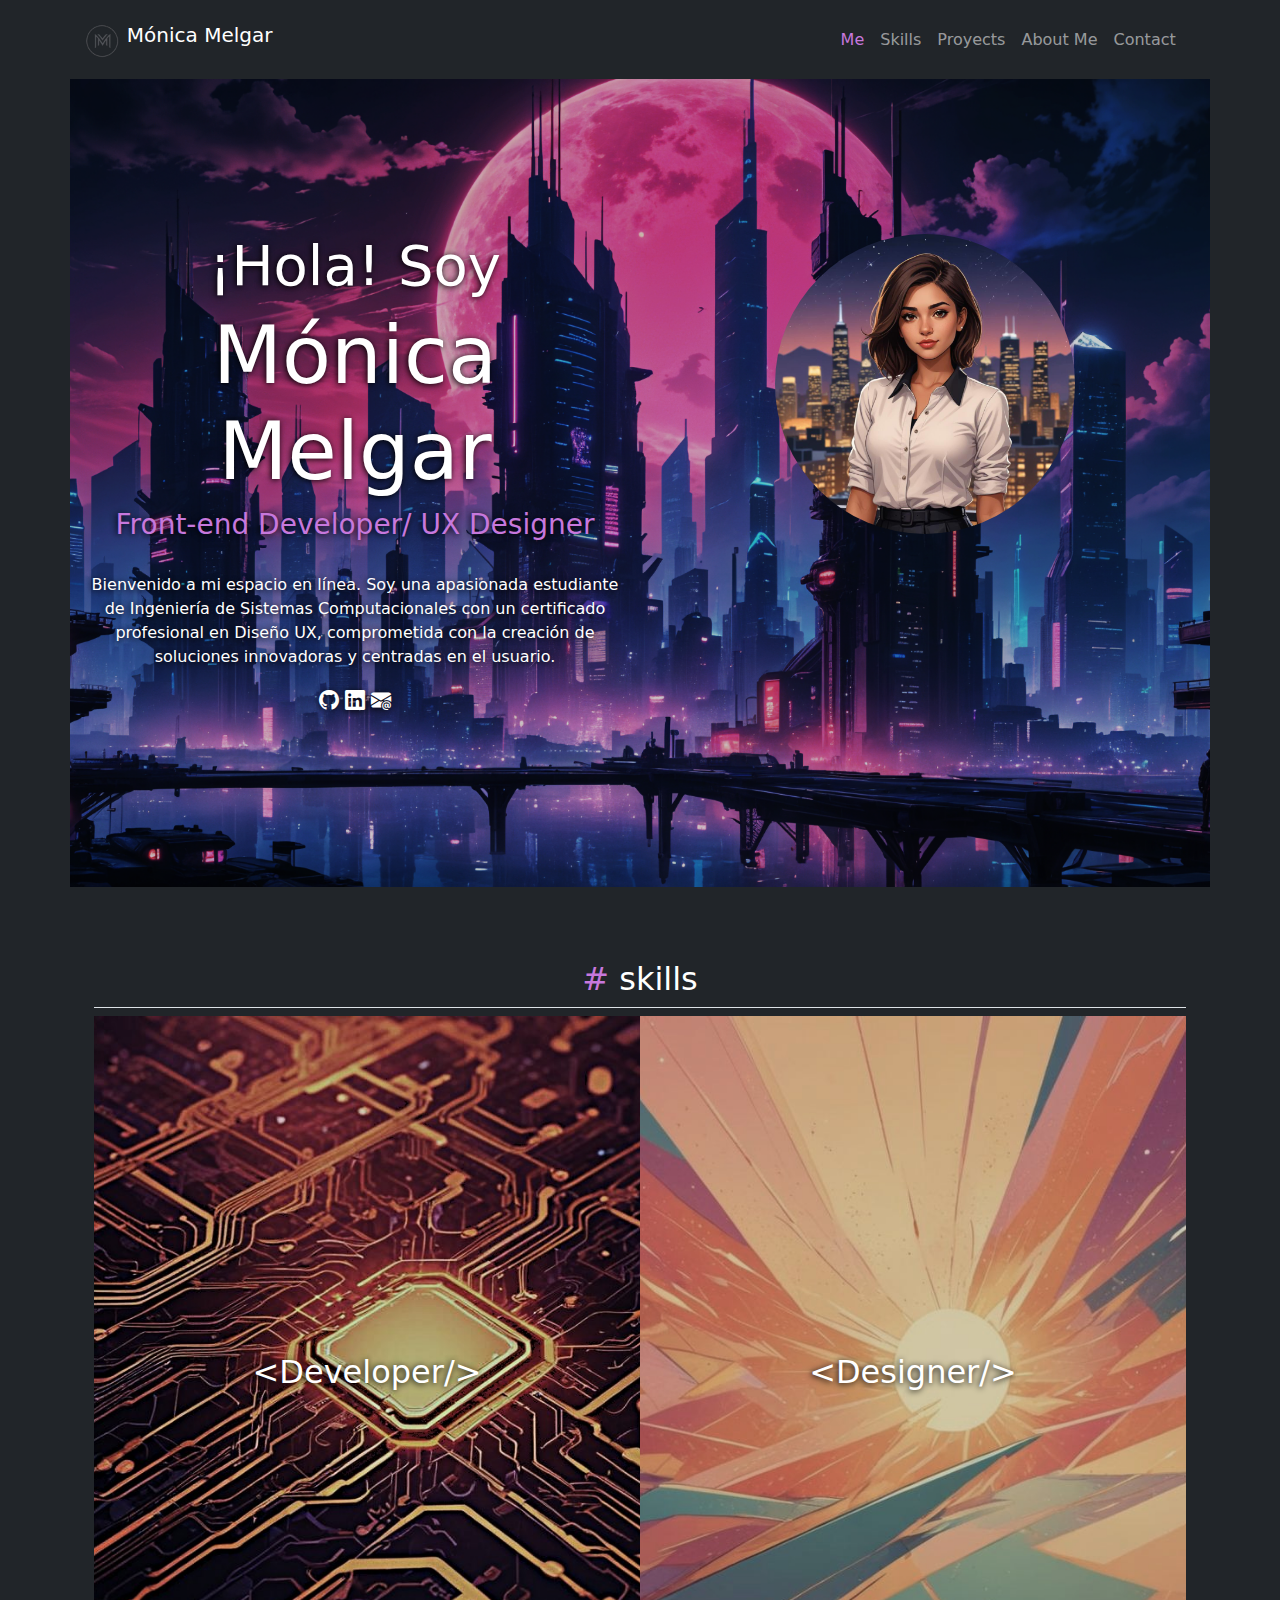
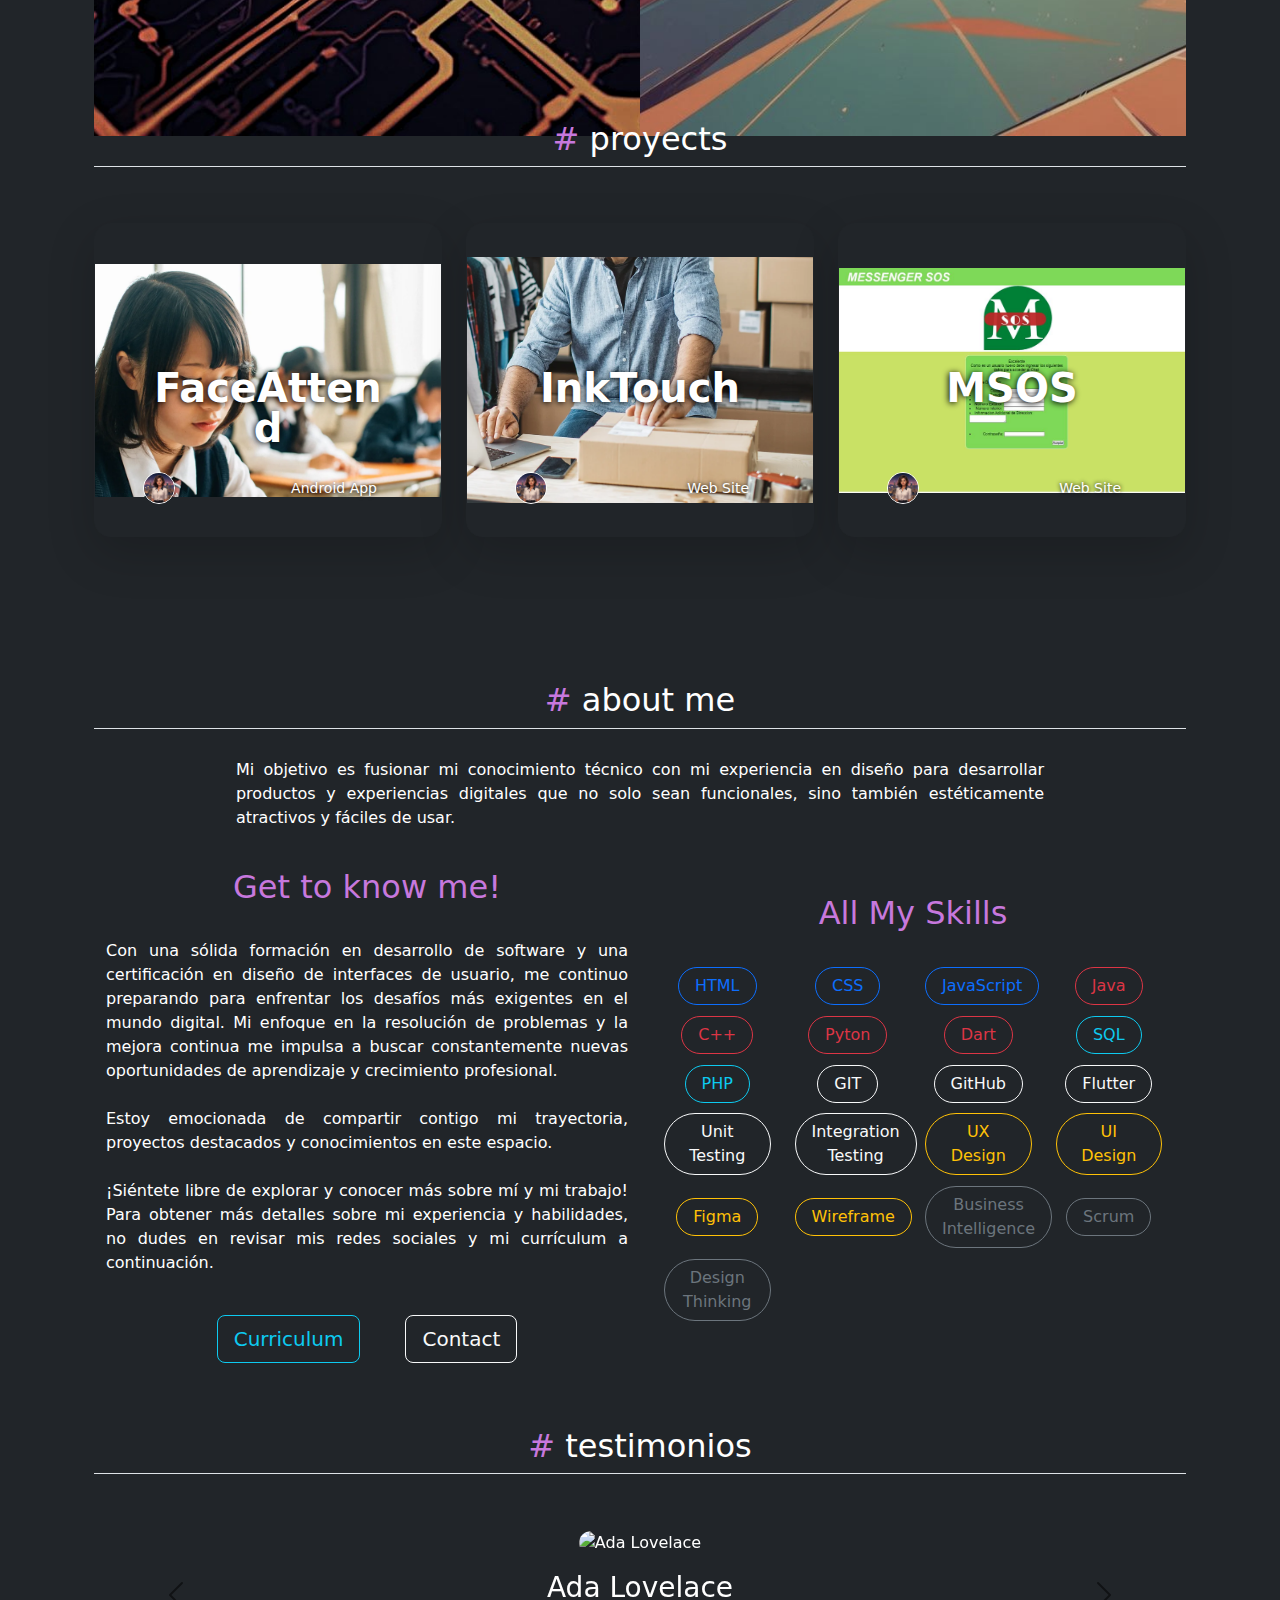
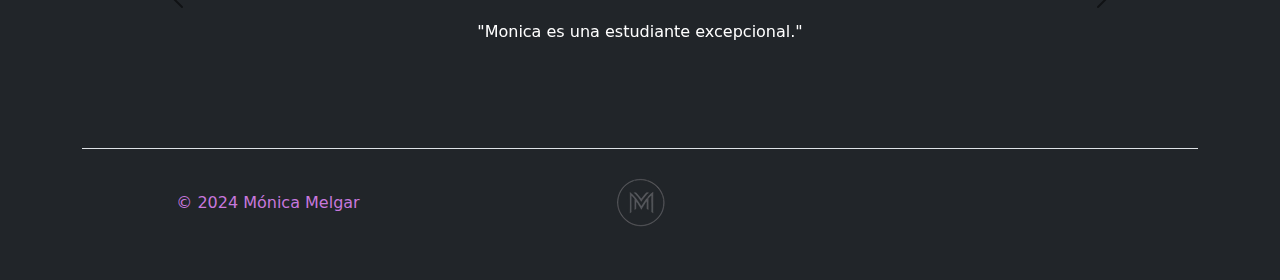
==== commit 70b45a6a: "Last Update Correction" ====
--- a/Index.html
+++ b/Index.html
@@ -190,44 +190,75 @@
                             Para obtener más detalles sobre mi experiencia y habilidades, no dudes en revisar mis redes
                             sociales y mi currículum a continuación.<br><br>
                         </p>
-                        <a href="#" class="btn btn-outline-info btn-lg" style="margin-right: 2em;">Curriculum</a>
+                        <a href="https://monicamelgar061.wixsite.com/portafolio" class="btn btn-outline-info btn-lg" style="margin-right: 2em;">Curriculum</a>
                         <a href="contactame.html" class="btn btn-outline-light btn-lg">Contact</a>
                     </div>
                     <div class="col">
                         <h2 class="text-purple">All My Skills</h2>
                         <div class="container text-center h-500">
-                            <div class="row align-items-center" style="margin-top: 2em;">
-                                <div class="col">
-                                    <button class="btn btn-outline-primary rounded-pill px-3" type="button">Primary</button>
-                                </div>
-                                <div class="col">
-                                    <button class="btn btn-outline-secondary rounded-pill px-3" type="button">Primary</button>
-                                </div>
-                                <div class="col">
-                                    <button class="btn btn-outline-light rounded-pill px-3" type="button">Primary</button>
-                                </div>
-                                <div class="col">
-                                    <button class="btn btn-outline-danger rounded-pill px-3" type="button">Primary</button>
-                                </div>
-                                <div class="col">
-                                    <button class="btn btn-outline-warning rounded-pill px-3" type="button">Primary</button>
-                                </div>
-                            </div>
-                            <div class="row align-items-center" style="margin-top: 2em;">
-                                <div class="col">
-                                    <button class="btn btn-outline-info rounded-pill px-3" type="button">Primary</button>
-                                </div>
-                                <div class="col">
-                                    <button class="btn btn-outline-light rounded-pill px-3" type="button">Primary</button>
-                                </div>
-                                <div class="col">
-                                    <button class="btn btn-outline-primary rounded-pill px-3" type="button">Primary</button>
-                                </div>
-                                <div class="col">
-                                    <button class="btn btn-outline-primary rounded-pill px-3" type="button">Primary</button>
-                                </div>
-                                <div class="col">
-                                    <button class="btn btn-outline-primary rounded-pill px-3" type="button">Primary</button>
+                            <div class="row align-items-center row-cols-2 row-cols-lg-4 py-3">
+                                <div class="col">
+                                    <button class="btn btn-outline-primary rounded-pill px-3 btn-skill" type="button">HTML</button>
+                                </div>
+                                <div class="col">
+                                    <button class="btn btn-outline-primary rounded-pill px-3 btn-skill" type="button">CSS</button>
+                                </div>
+                                <div class="col">
+                                    <button class="btn btn-outline-primary rounded-pill px-3 btn-skill" type="button">JavaScript</button>
+                                </div>
+                                <div class="col">
+                                    <button class="btn btn-outline-danger rounded-pill px-3 btn-skill" type="button">Java</button>
+                                </div>
+                                <div class="col">
+                                    <button class="btn btn-outline-danger rounded-pill px-3 btn-skill" type="button">C++</button>
+                                </div>
+                                <div class="col">
+                                    <button class="btn btn-outline-danger rounded-pill px-3 btn-skill" type="button">Pyton</button>
+                                </div>
+                                <div class="col">
+                                    <button class="btn btn-outline-danger rounded-pill px-3 btn-skill" type="button">Dart</button>
+                                </div>
+                                <div class="col">
+                                    <button class="btn btn-outline-info rounded-pill px-3 btn-skill" type="button">SQL</button>
+                                </div>
+                                <div class="col">
+                                    <button class="btn btn-outline-info rounded-pill px-3 btn-skill" type="button">PHP</button>
+                                </div>
+                                <div class="col">
+                                    <button class="btn btn-outline-light rounded-pill px-3 btn-skill" type="button">GIT</button>
+                                </div>
+                                <div class="col">
+                                    <button class="btn btn-outline-light rounded-pill px-3 btn-skill" type="button">GitHub</button>
+                                </div>
+                                <div class="col">
+                                    <button class="btn btn-outline-light rounded-pill px-3 btn-skill" type="button">Flutter</button>
+                                </div>
+                                <div class="col">
+                                    <button class="btn btn-outline-light rounded-pill px-3 btn-skill" type="button">Unit Testing</button>
+                                </div>
+                                <div class="col">
+                                    <button class="btn btn-outline-light rounded-pill px-3 btn-skill" type="button">Integration Testing</button>
+                                </div>
+                                <div class="col">
+                                    <button class="btn btn-outline-warning rounded-pill px-3 btn-skill" type="button">UX Design </button>
+                                </div>
+                                <div class="col">
+                                    <button class="btn btn-outline-warning rounded-pill px-3 btn-skill" type="button">UI Design </button>
+                                </div>
+                                <div class="col">
+                                    <button class="btn btn-outline-warning rounded-pill px-3 btn-skill" type="button">Figma</button>
+                                </div>
+                                <div class="col">
+                                    <button class="btn btn-outline-warning rounded-pill px-3 btn-skill" type="button">Wireframe</button>
+                                </div>
+                                <div class="col">
+                                    <button class="btn btn-outline-secondary rounded-pill px-3 btn-skill" type="button">Business Intelligence</button>
+                                </div>
+                                <div class="col">
+                                    <button class="btn btn-outline-secondary rounded-pill px-3 btn-skill" type="button">Scrum</button>
+                                </div>
+                                <div class="col">
+                                    <button class="btn btn-outline-secondary rounded-pill px-3 btn-skill" type="button">Design Thinking</button>
                                 </div>
                             </div>
                         </div>
--- a/style.css
+++ b/style.css
@@ -48,6 +48,10 @@
     text-shadow: 0px 0px 4px rgba(0, 0, 0, 1);
 }
 
+.btn-skill{
+    margin-top: 10%;
+}
+
 #proyect1{
     background-image: url('Assets/FaceAttend.png');
 }
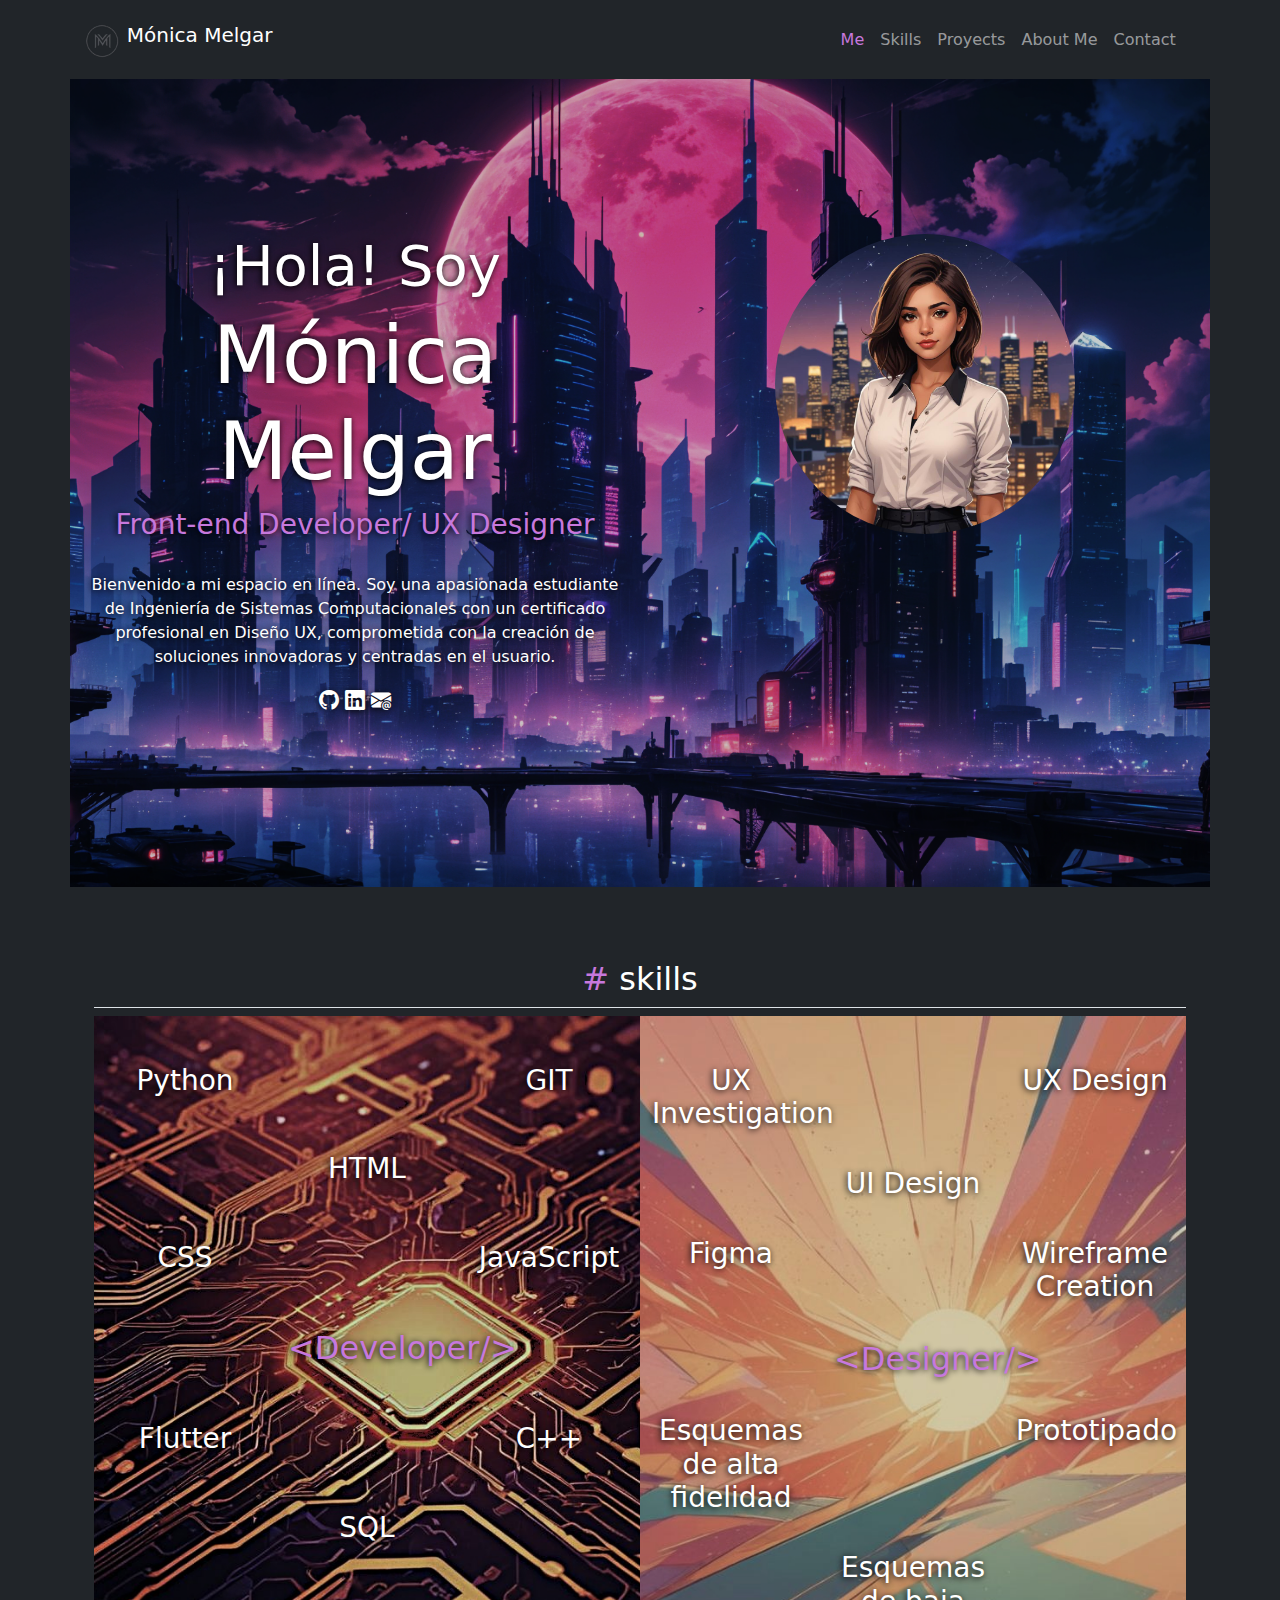
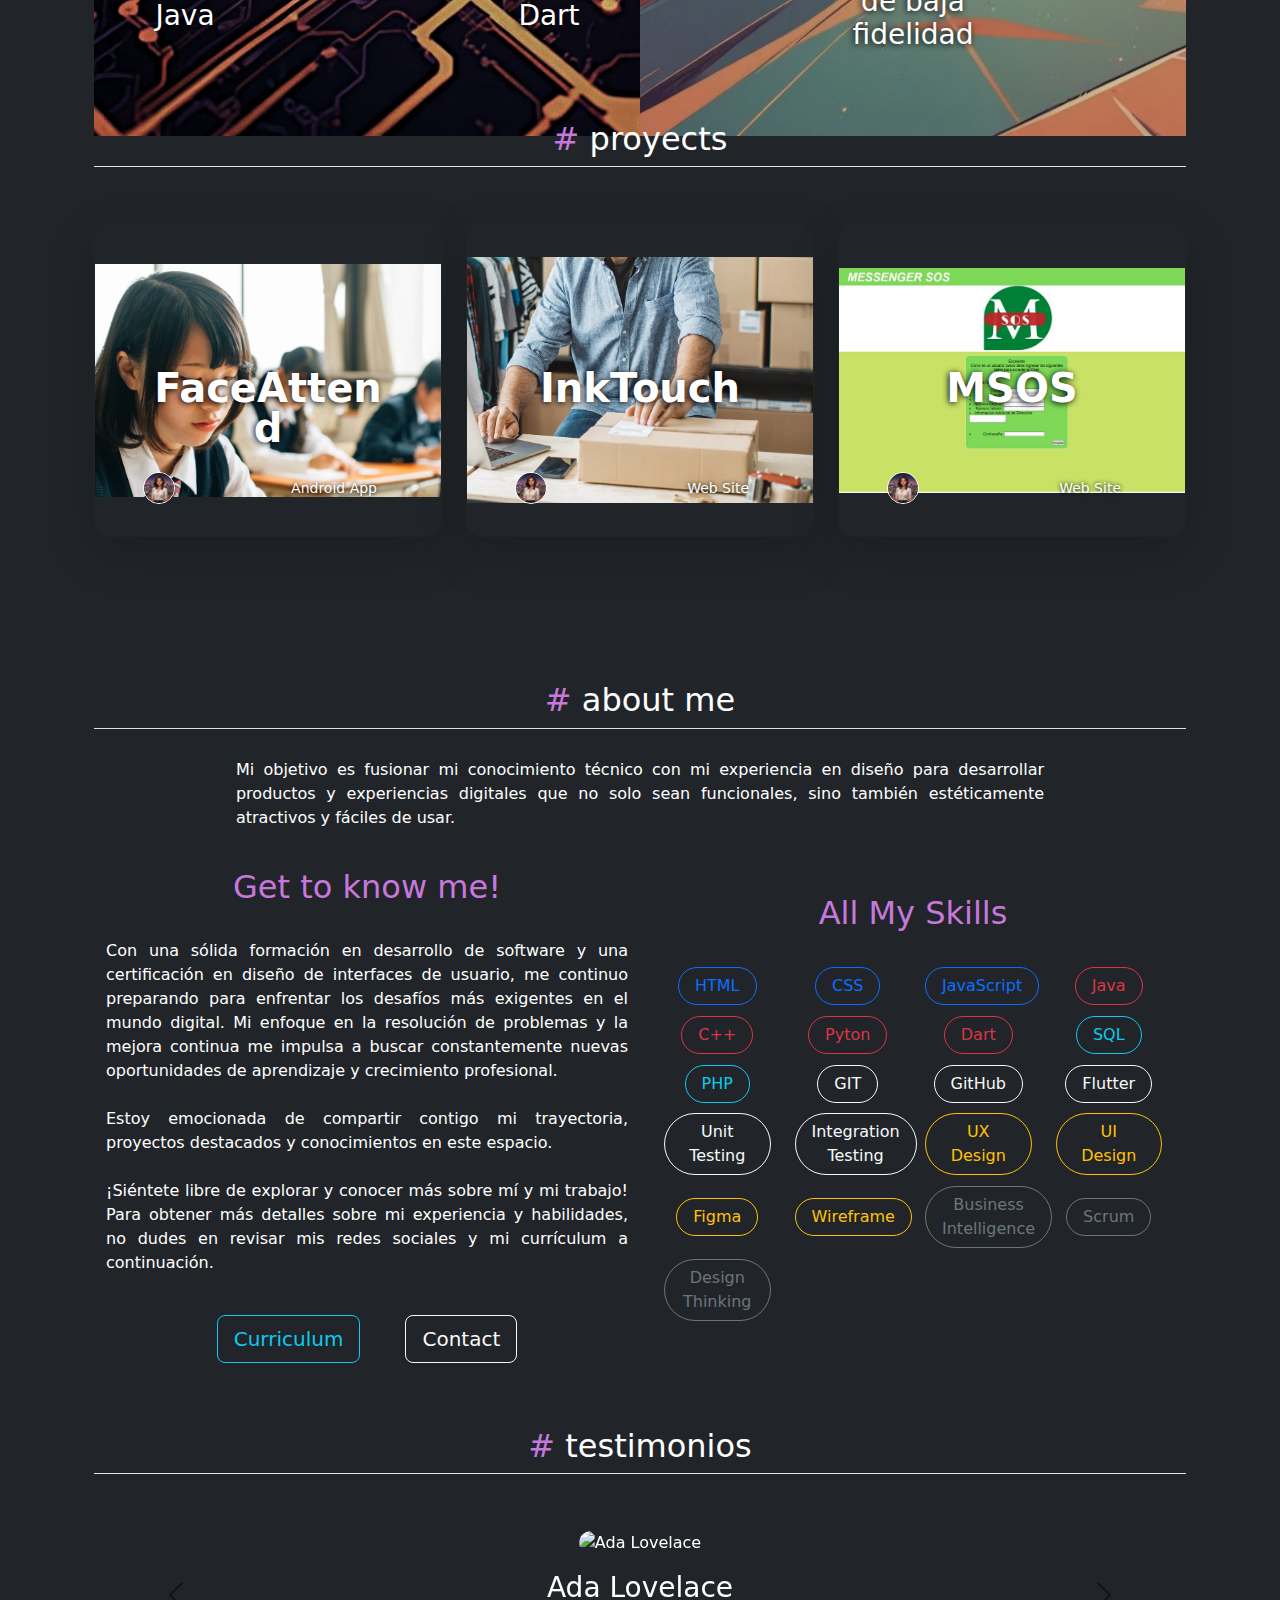
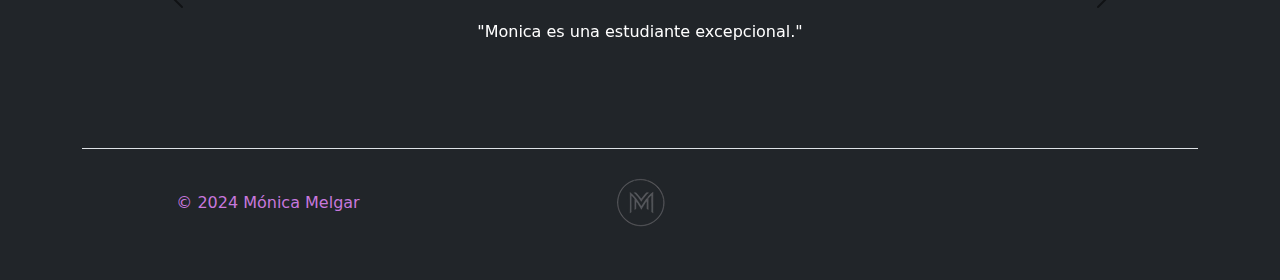
==== commit 04231ea6: "Update fix-commit" ====
--- a/Index.html
+++ b/Index.html
@@ -24,15 +24,16 @@
                     <div style="display:flex; width: 100%; flex-wrap: wrap;">
                         <a class="navbar-brand" href="#Me">
                             <img src="Assets/logo.webp" alt="Logo" width="50" height="50"
-                                class="align-text-top rounded-circle flex-shrink-0"><span style="vertical-align:-webkit-baseline-middle;">Mónica Melgar</span> 
+                                class="align-text-top rounded-circle flex-shrink-0"><span
+                                style="vertical-align:-webkit-baseline-middle;">Mónica Melgar</span>
                         </a>
                         <button class="navbar-toggler" type="button" data-bs-toggle="collapse"
                             data-bs-target="#navbarCollapse" aria-controls="navbarCollapse" aria-expanded="false"
                             aria-label="Toggle navigation">
                             <span class="navbar-toggler-icon"></span>
                         </button>
-                        <div class="collapse navbar-collapse" style="margin-right: 2%; justify-content: end; padding-right: 6%;"
-                            id="navbarCollapse">
+                        <div class="collapse navbar-collapse"
+                            style="margin-right: 2%; justify-content: end; padding-right: 6%;" id="navbarCollapse">
                             <ul class="navbar-nav">
                                 <li class="nav-item">
                                     <a class="nav-link text-purple" aria-current="page" href="#Me">Me</a>
@@ -70,8 +71,10 @@
                         soluciones innovadoras y centradas en el usuario.</p>
                     <p class="lead">
                         <a href="https://github.com/MMMelgar" class="text-white"><i class="bi bi-github"></i></a>
-                        <a href="https://www.linkedin.com/in/monica-melgar-113230280" class="text-white"><i class="bi bi-linkedin"></i></a>
-                        <a href="mailto:monicamelgar061@gmail.com" class="text-white"><i class="bi bi-envelope-at-fill"></i></a>
+                        <a href="https://www.linkedin.com/in/monica-melgar-113230280" class="text-white"><i
+                                class="bi bi-linkedin"></i></a>
+                        <a href="mailto:monicamelgar061@gmail.com" class="text-white"><i
+                                class="bi bi-envelope-at-fill"></i></a>
                     </p>
                 </div>
                 <div class="col">
@@ -88,12 +91,131 @@
         <div id="Skills" class="container px-4 py-5">
             <h2 class=" pb-2 border-bottom text-purple"># <span style="color:white;">skills</span></h2>
             <div class="container text-center h-500">
-                <div class="row row-cols-1 row-cols-lg-2 align-items-center contSkills">
-                    <div class="col developer text-shadow-1">
-                        <h2> &ltDeveloper/&gt</h2>
-                    </div>
-                    <div class="col designer text-shadow-1">
-                        <h2> &ltDesigner/&gt</h2>
+                <div class="row row-cols-1 row-cols-lg-2 contSkills">
+                    <div class="col container developer text-shadow-1 py-5">
+                        <div class="row row-cols-2 row-cols-lg-3">
+                            <div class="col">
+                                <h3>Python</h3>
+                            </div>
+                            <div class="col">
+                                <h3></h3>
+                            </div>
+                            <div class="col">
+                                <h3>GIT</h3>
+                            </div>
+                            <div class="col">
+                                <h3></h3>
+                            </div>
+                            <div class="col">
+                                <h3>HTML</h3>
+                            </div>
+                            <div class="col">
+                                <h3></h3>
+                            </div>
+                            <div class="col">
+                                <h3>CSS</h3>
+                            </div>
+                            <div class="col">
+                                <h3></h3>
+                            </div>
+                            <div class="col">
+                                <h3>JavaScript</h3>
+                            </div>
+                            <div class="col">
+                                <h3></h3>
+                            </div>
+                            <div class="col">
+                                <h2 class="text-purple">&ltDeveloper/&gt</h2>
+                            </div>
+                            <div class="col">
+                                <h3></h3>
+                            </div>
+                            <div class="col">
+                                <h3>Flutter</h3>
+                            </div>
+                            <div class="col">
+                                <h3></h3>
+                            </div>
+                            <div class="col">
+                                <h3>C++</h3>
+                            </div>
+                            <div class="col">
+                                <h3></h3>
+                            </div>
+                            <div class="col">
+                                <h3>SQL</h3>
+                            </div>
+                            <div class="col">
+                                <h3></h3>
+                            </div>
+                            <div class="col">
+                                <h3>Java</h3>
+                            </div>
+                            <div class="col">
+                                <h3></h3>
+                            </div>
+                            <div class="col">
+                                <h3>Dart</h3>
+                            </div>
+                        </div>
+                    </div>
+                    <div class="col designer text-shadow-1 py-5">
+                        <div class="row row-cols-2 row-cols-lg-3">
+                            <div class="col">
+                                <h3>UX Investigation</h3>
+                            </div>
+                            <div class="col">
+                                <h3></h3>
+                            </div>
+                            <div class="col">
+                                <h3>UX Design</h3>
+                            </div>
+                            <div class="col">
+                                <h3></h3>
+                            </div>
+                            <div class="col">
+                                <h3>UI Design</h3>
+                            </div>
+                            <div class="col">
+                                <h3></h3>
+                            </div>
+                            <div class="col">
+                                <h3>Figma</h3>
+                            </div>
+                            <div class="col">
+                                <h3></h3>
+                            </div>
+                            <div class="col">
+                                <h3>Wireframe Creation</h3>
+                            </div>
+                            <div class="col">
+                                <h3></h3>
+                            </div>
+                            <div class="col">
+                                <h2 class="text-purple">&ltDesigner/&gt</h2>
+                            </div>
+                            <div class="col">
+                                <h3></h3>
+                            </div>
+                            <div class="col">
+                                <h3>Esquemas de alta fidelidad</h3>
+                            </div>
+                            <div class="col">
+                                <h3></h3>
+                            </div>
+                            <div class="col">
+                                <h3>Prototipado</h3>
+                            </div>
+                            <div class="col">
+                                <h3></h3>
+                            </div>
+                            <div class="col">
+                                <h3>Esquemas de baja fidelidad</h3>
+                            </div>
+                            <div class="col">
+                                <h3></h3>
+                            </div>
+                        </div>
                     </div>
                 </div>
             </div>
@@ -190,7 +312,8 @@
                             Para obtener más detalles sobre mi experiencia y habilidades, no dudes en revisar mis redes
                             sociales y mi currículum a continuación.<br><br>
                         </p>
-                        <a href="https://monicamelgar061.wixsite.com/portafolio" class="btn btn-outline-info btn-lg" style="margin-right: 2em;">Curriculum</a>
+                        <a href="https://monicamelgar061.wixsite.com/portafolio" class="btn btn-outline-info btn-lg"
+                            style="margin-right: 2em;">Curriculum</a>
                         <a href="contactame.html" class="btn btn-outline-light btn-lg">Contact</a>
                     </div>
                     <div class="col">
@@ -198,67 +321,88 @@
                         <div class="container text-center h-500">
                             <div class="row align-items-center row-cols-2 row-cols-lg-4 py-3">
                                 <div class="col">
-                                    <button class="btn btn-outline-primary rounded-pill px-3 btn-skill" type="button">HTML</button>
-                                </div>
-                                <div class="col">
-                                    <button class="btn btn-outline-primary rounded-pill px-3 btn-skill" type="button">CSS</button>
-                                </div>
-                                <div class="col">
-                                    <button class="btn btn-outline-primary rounded-pill px-3 btn-skill" type="button">JavaScript</button>
-                                </div>
-                                <div class="col">
-                                    <button class="btn btn-outline-danger rounded-pill px-3 btn-skill" type="button">Java</button>
-                                </div>
-                                <div class="col">
-                                    <button class="btn btn-outline-danger rounded-pill px-3 btn-skill" type="button">C++</button>
-                                </div>
-                                <div class="col">
-                                    <button class="btn btn-outline-danger rounded-pill px-3 btn-skill" type="button">Pyton</button>
-                                </div>
-                                <div class="col">
-                                    <button class="btn btn-outline-danger rounded-pill px-3 btn-skill" type="button">Dart</button>
-                                </div>
-                                <div class="col">
-                                    <button class="btn btn-outline-info rounded-pill px-3 btn-skill" type="button">SQL</button>
-                                </div>
-                                <div class="col">
-                                    <button class="btn btn-outline-info rounded-pill px-3 btn-skill" type="button">PHP</button>
-                                </div>
-                                <div class="col">
-                                    <button class="btn btn-outline-light rounded-pill px-3 btn-skill" type="button">GIT</button>
-                                </div>
-                                <div class="col">
-                                    <button class="btn btn-outline-light rounded-pill px-3 btn-skill" type="button">GitHub</button>
-                                </div>
-                                <div class="col">
-                                    <button class="btn btn-outline-light rounded-pill px-3 btn-skill" type="button">Flutter</button>
-                                </div>
-                                <div class="col">
-                                    <button class="btn btn-outline-light rounded-pill px-3 btn-skill" type="button">Unit Testing</button>
-                                </div>
-                                <div class="col">
-                                    <button class="btn btn-outline-light rounded-pill px-3 btn-skill" type="button">Integration Testing</button>
-                                </div>
-                                <div class="col">
-                                    <button class="btn btn-outline-warning rounded-pill px-3 btn-skill" type="button">UX Design </button>
-                                </div>
-                                <div class="col">
-                                    <button class="btn btn-outline-warning rounded-pill px-3 btn-skill" type="button">UI Design </button>
-                                </div>
-                                <div class="col">
-                                    <button class="btn btn-outline-warning rounded-pill px-3 btn-skill" type="button">Figma</button>
-                                </div>
-                                <div class="col">
-                                    <button class="btn btn-outline-warning rounded-pill px-3 btn-skill" type="button">Wireframe</button>
-                                </div>
-                                <div class="col">
-                                    <button class="btn btn-outline-secondary rounded-pill px-3 btn-skill" type="button">Business Intelligence</button>
-                                </div>
-                                <div class="col">
-                                    <button class="btn btn-outline-secondary rounded-pill px-3 btn-skill" type="button">Scrum</button>
-                                </div>
-                                <div class="col">
-                                    <button class="btn btn-outline-secondary rounded-pill px-3 btn-skill" type="button">Design Thinking</button>
+                                    <button class="btn btn-outline-primary rounded-pill px-3 btn-skill"
+                                        type="button">HTML</button>
+                                </div>
+                                <div class="col">
+                                    <button class="btn btn-outline-primary rounded-pill px-3 btn-skill"
+                                        type="button">CSS</button>
+                                </div>
+                                <div class="col">
+                                    <button class="btn btn-outline-primary rounded-pill px-3 btn-skill"
+                                        type="button">JavaScript</button>
+                                </div>
+                                <div class="col">
+                                    <button class="btn btn-outline-danger rounded-pill px-3 btn-skill"
+                                        type="button">Java</button>
+                                </div>
+                                <div class="col">
+                                    <button class="btn btn-outline-danger rounded-pill px-3 btn-skill"
+                                        type="button">C++</button>
+                                </div>
+                                <div class="col">
+                                    <button class="btn btn-outline-danger rounded-pill px-3 btn-skill"
+                                        type="button">Pyton</button>
+                                </div>
+                                <div class="col">
+                                    <button class="btn btn-outline-danger rounded-pill px-3 btn-skill"
+                                        type="button">Dart</button>
+                                </div>
+                                <div class="col">
+                                    <button class="btn btn-outline-info rounded-pill px-3 btn-skill"
+                                        type="button">SQL</button>
+                                </div>
+                                <div class="col">
+                                    <button class="btn btn-outline-info rounded-pill px-3 btn-skill"
+                                        type="button">PHP</button>
+                                </div>
+                                <div class="col">
+                                    <button class="btn btn-outline-light rounded-pill px-3 btn-skill"
+                                        type="button">GIT</button>
+                                </div>
+                                <div class="col">
+                                    <button class="btn btn-outline-light rounded-pill px-3 btn-skill"
+                                        type="button">GitHub</button>
+                                </div>
+                                <div class="col">
+                                    <button class="btn btn-outline-light rounded-pill px-3 btn-skill"
+                                        type="button">Flutter</button>
+                                </div>
+                                <div class="col">
+                                    <button class="btn btn-outline-light rounded-pill px-3 btn-skill" type="button">Unit
+                                        Testing</button>
+                                </div>
+                                <div class="col">
+                                    <button class="btn btn-outline-light rounded-pill px-3 btn-skill"
+                                        type="button">Integration Testing</button>
+                                </div>
+                                <div class="col">
+                                    <button class="btn btn-outline-warning rounded-pill px-3 btn-skill" type="button">UX
+                                        Design </button>
+                                </div>
+                                <div class="col">
+                                    <button class="btn btn-outline-warning rounded-pill px-3 btn-skill" type="button">UI
+                                        Design </button>
+                                </div>
+                                <div class="col">
+                                    <button class="btn btn-outline-warning rounded-pill px-3 btn-skill"
+                                        type="button">Figma</button>
+                                </div>
+                                <div class="col">
+                                    <button class="btn btn-outline-warning rounded-pill px-3 btn-skill"
+                                        type="button">Wireframe</button>
+                                </div>
+                                <div class="col">
+                                    <button class="btn btn-outline-secondary rounded-pill px-3 btn-skill"
+                                        type="button">Business Intelligence</button>
+                                </div>
+                                <div class="col">
+                                    <button class="btn btn-outline-secondary rounded-pill px-3 btn-skill"
+                                        type="button">Scrum</button>
+                                </div>
+                                <div class="col">
+                                    <button class="btn btn-outline-secondary rounded-pill px-3 btn-skill"
+                                        type="button">Design Thinking</button>
                                 </div>
                             </div>
                         </div>
@@ -291,7 +435,8 @@
 
                     <div class="carousel-item">
                         <article class="container text-center">
-                            <img class="rounded-5" src="assets/MargaretHamilton.jpeg" height="200" alt="Margaret Hamilton">
+                            <img class="rounded-5" src="assets/MargaretHamilton.jpeg" height="200"
+                                alt="Margaret Hamilton">
                             <h3 class="my-3">Margaret Hamilton</h3>
                             <p>"Monica es una estudiante excepcional."</p>
                         </article>
--- a/style.css
+++ b/style.css
@@ -20,7 +20,7 @@
     height: 80vh;
     display: flex;
     justify-content: center;
-    align-items: center;
+
 
     background-image: url("Assets/ux-developer.jpeg");
     background-size: cover;
@@ -32,7 +32,7 @@
     height: 80vh;
     display: flex;
     justify-content: center;
-    align-items: center;
+
 
     background-image: url("Assets/ux-design.jpeg");
     background-size: cover;
